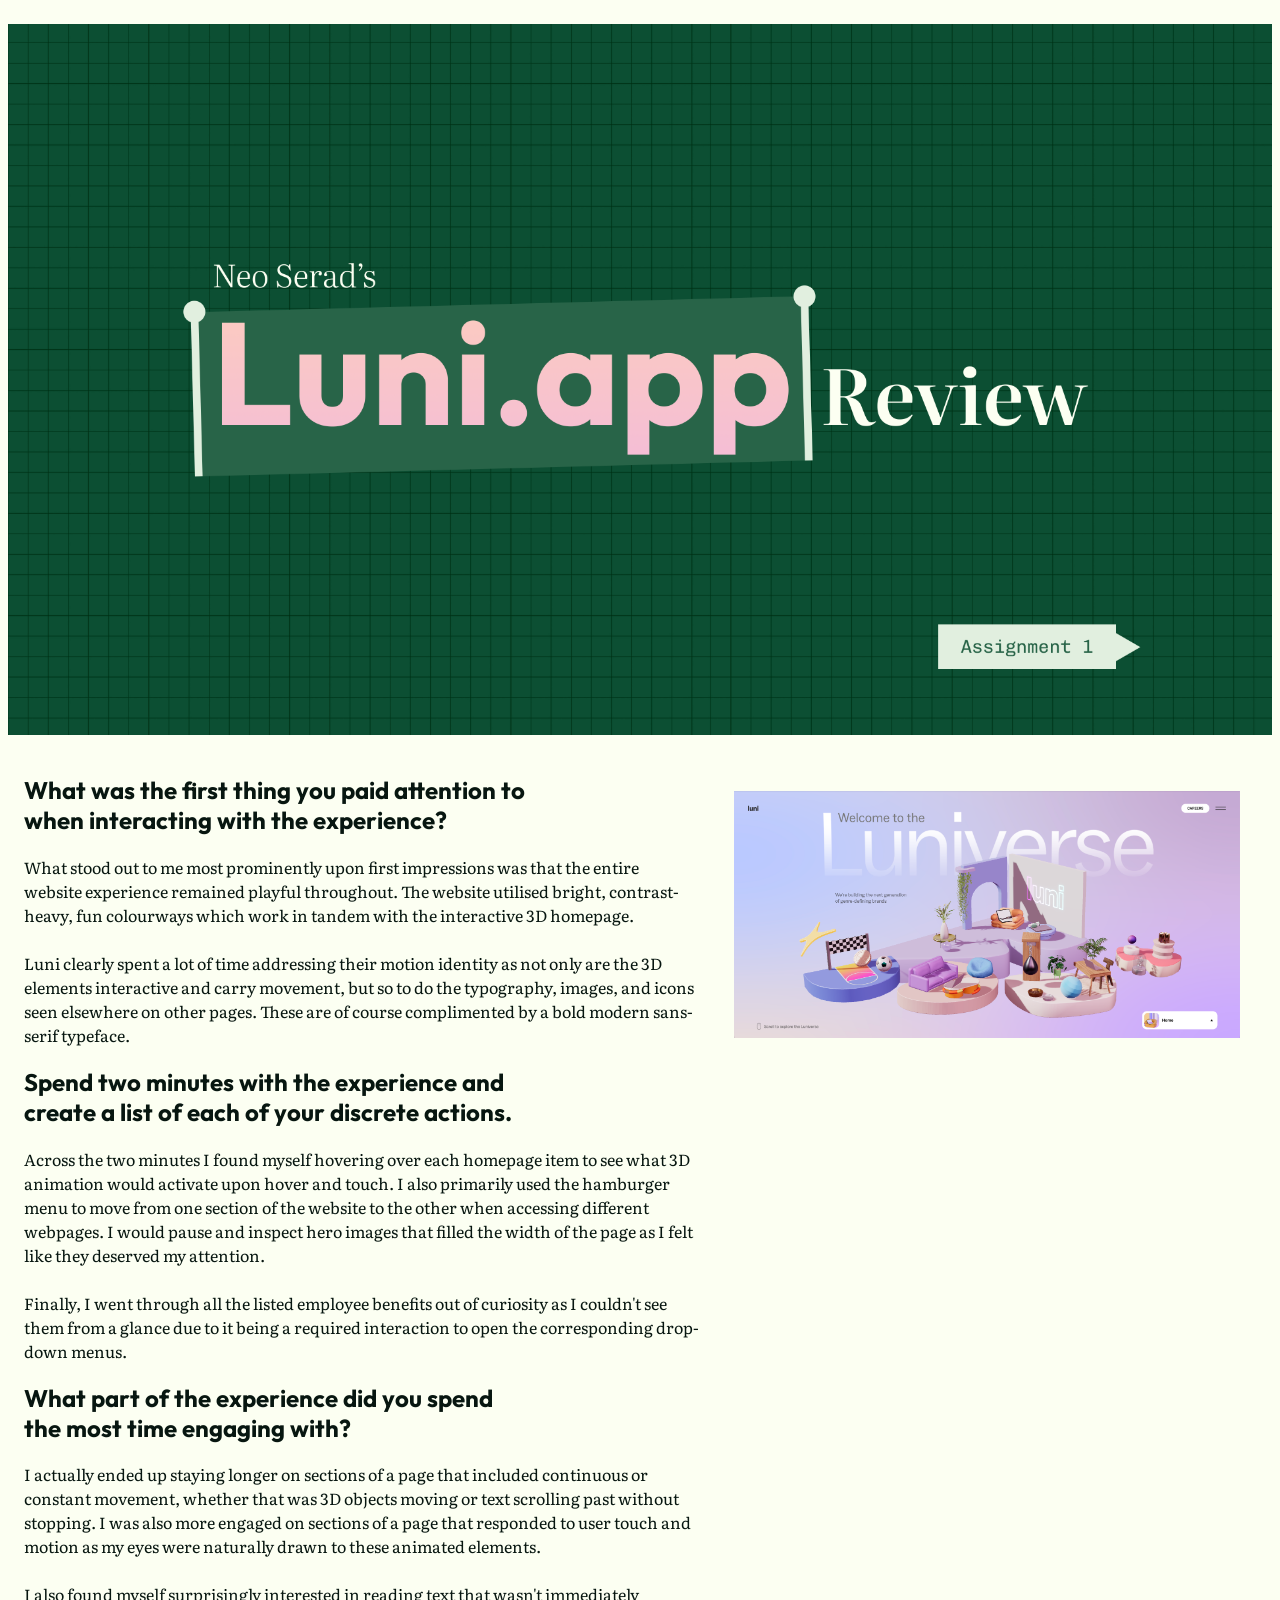
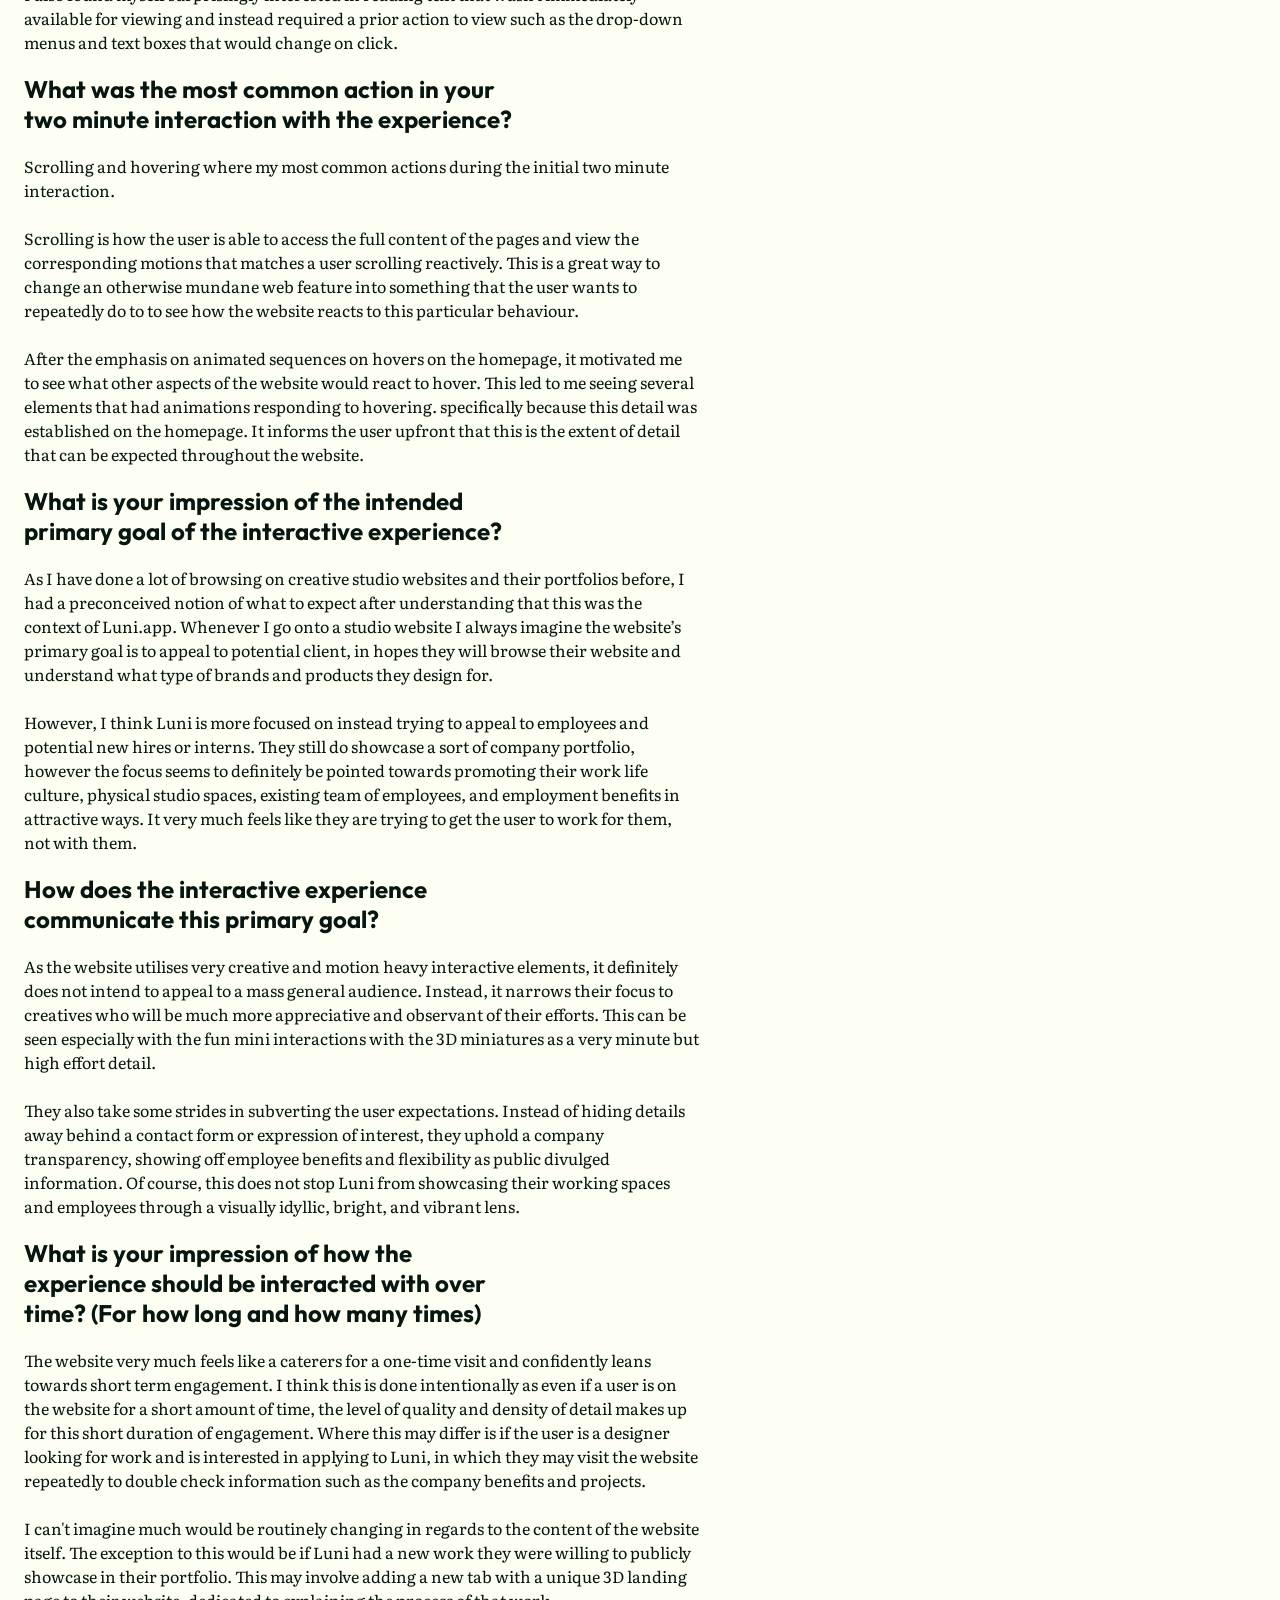
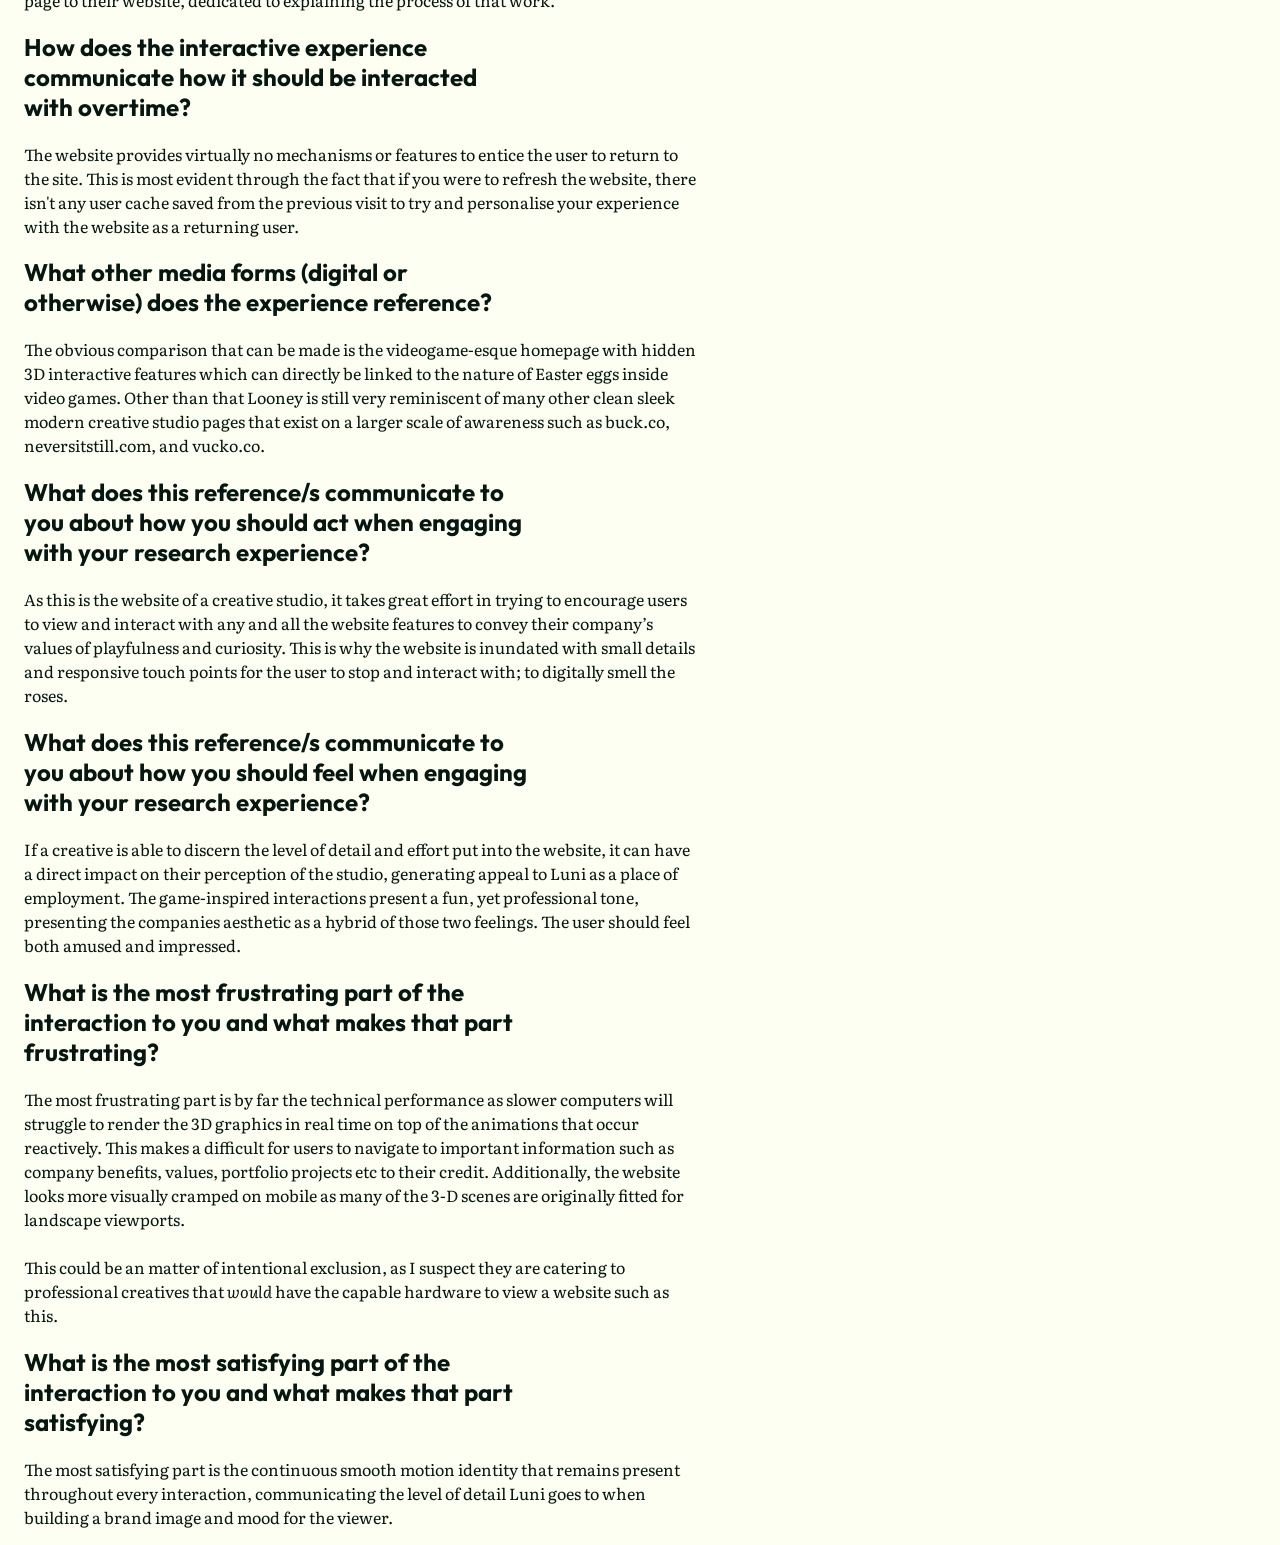
==== index.html @ 0f30b186 "Colour changes and image tests" ====
<!DOCTYPE html>
<html lang="en">
<head>
<!-- All the code I want *not* visualised on the website. This includes my website title that shows in the browser's tab and the link to my CSS file. -->
    <meta charset="UTF-8">
    <meta name="viewport" content="width=device-width, initial-scale=1.0">
    <title>Luni.app Review</title>
    <link href="Styles/style.css" rel="stylesheet" />
<!-- Linking my website to Google Fonts API to import fonts from their servers. -->
    <link rel="preconnect" href="https://fonts.googleapis.com">
    <link rel="preconnect" href="https://fonts.gstatic.com" crossorigin>
    <link href="https://fonts.googleapis.com/css2?family=Literata:ital,opsz,wght@0,7..72,200..900;1,7..72,200..900&display=swap" rel="stylesheet">
    <link rel="preconnect" href="https://fonts.googleapis.com">
    <link rel="preconnect" href="https://fonts.gstatic.com" crossorigin>
    <link href="https://fonts.googleapis.com/css2?family=Outfit:wght@100..900&display=swap" rel="stylesheet">
</head>
<body>
<!-- I'll try to indent all the element attributes to visually clear the code up. -->
    <img 
        src="images/index_landing_page.png" 
        alt="A header artwork titled 'Neo Serad's Luni.app Review (Assignment 1)" 
        width="100%"
        height="auto"
    >
<!-- Paragraphs are indented further than heading elements because it's really difficult to discern what sentences belong to which elements if there's no indentation. Just makes it look like pure blocks of text. -->
 <!-- Used divs to ID each question into unique sections to declutter the code and to easily add different images to each question. -->
 <div id="Q1">
    <img src="images/luni_homescreen.png"
            width="40%"
            style="float: right;">
    <h2>What was the first thing you paid attention to when interacting with the experience?</h2>
        <p>What stood out to me most prominently upon first impressions was that the entire website experience remained playful throughout. The website utilised bright, contrast-heavy, fun colourways which work in tandem with the interactive 3D homepage. 
        <br><br> 
        Luni clearly spent a lot of time addressing their motion identity as not only are the 3D elements interactive and carry movement, but so to do the typography, images, and icons seen elsewhere  on other pages. These are of course complimented by a bold modern sans-serif typeface.</p>
</div>
<div id="Q2">
    <h2>Spend two minutes with the experience and create a list of each of your discrete actions.</h2>
        <p>Across the two minutes I found myself hovering over each homepage item to see what 3D animation would activate upon hover and touch. I also primarily used the hamburger menu to move from one section of the website to the other when accessing different webpages. I would pause and inspect hero images that filled the width of the page as I felt like they deserved my attention. 
        <br><br> 
        Finally, I went through all the listed employee benefits out of curiosity as I couldn't see them from a glance due to it being a required interaction to open the corresponding drop-down menus.</p>
</div>
<div id="Q3">
    <h2>What part of the experience did you spend the most time engaging with?</h2>
        <p>I actually ended up staying longer on sections of a page that included continuous or constant movement, whether that was 3D objects moving or text scrolling past without stopping. I was also more engaged on sections of a page that responded to user touch and motion as my eyes were naturally drawn to these animated elements. 
        <br><br> 
        I also found myself surprisingly interested in reading text that wasn't immediately available for viewing and instead required a prior action to view such as the drop-down menus and text boxes that would change on click.</p>
</div>
<div id="Q4">
    <h2>What was the most common action in your two minute interaction with the experience?</h2>
        <p>Scrolling and hovering where my most common actions during the initial two minute interaction. 
        <br><br>
        Scrolling is how the user is able to access the full content of the pages and view the corresponding motions that matches a user scrolling reactively. This is a great way to change an otherwise mundane web feature into something that the user wants to repeatedly do to to see how the website reacts to this particular behaviour. 
        <br><br>
        After the emphasis on animated sequences on hovers on the homepage, it motivated me to see what other aspects of the website would react to hover. This led to me seeing several elements that had animations responding to hovering. specifically because this detail was established on the homepage. It informs the user upfront that this is the extent of detail that can be expected throughout the website.</p>
</div>
<div id="Q5">
    <h2>What is your impression of the intended primary goal of the interactive experience?</h2>
        <p>As I have done a lot of browsing on creative studio websites and their portfolios before, I had a preconceived notion of what to expect after understanding that this was the context of Luni.app. Whenever I go onto a studio website I always imagine the website’s primary goal is to appeal to potential client, in hopes they will browse their website and understand what type of brands and products they design for. <br><br> 
        However, I think Luni is more focused on instead trying to appeal to employees and potential new hires or interns. They still do showcase a sort of company portfolio, however the focus seems to definitely be pointed towards promoting their work life culture, physical studio spaces, existing team of employees, and employment benefits in attractive ways. It very much feels like they are trying to get the user to work for them, not with them.</p>
</div>
<div id="Q6">
    <h2>How does the interactive experience communicate this primary goal?</h2>
        <p>As the website utilises very creative and motion heavy interactive elements, it definitely does not intend to appeal to a mass general audience. Instead, it narrows their focus to creatives who will be much more appreciative and observant of their efforts. This can be seen especially with the fun mini interactions with the 3D miniatures as a very minute but high effort detail. 
        <br><br>
        They also take some strides in subverting the user expectations. Instead of hiding details away behind a contact form or expression of interest, they uphold a company transparency, showing off employee benefits and flexibility as public divulged information. Of course, this does not stop Luni from showcasing their working spaces and employees through a visually idyllic, bright, and vibrant lens.</p>
</div>
<div id="Q7">
    <h2>What is your impression of how the experience should be interacted with over time? (For how long and how many times)</h2>
        <p>The website very much feels like a caterers for a one-time visit and confidently leans towards short term engagement. I think this is done intentionally as even if a user is on the website for a short amount of time, the level of quality and density of detail makes up for this short duration of engagement. Where this may differ is if the user is a designer looking for work and is interested in applying to Luni, in which they may visit the website repeatedly to double check information such as the company benefits and projects. 
        <br><br>
        I can't imagine much would be routinely changing in regards to the content of the website itself. The exception to this would be if Luni had a new work they were willing to publicly showcase in their portfolio. This may involve adding a new tab with a unique 3D landing page to their website, dedicated to explaining the process of that work.</p>
</div>
<div id="Q8">
    <h2>How does the interactive experience communicate how it should be interacted with overtime?</h2>
        <p>The website provides virtually no mechanisms or features to entice the user to return to the site. This is most evident through the fact that if you were to refresh the website, there isn't any user cache saved from the previous visit to try and personalise your experience with the website as a returning user.</p>
</div>
<div id="Q9">
    <h2>What other media forms (digital or otherwise) does the experience reference?</h2>
        <p>The obvious comparison that can be made is the videogame-esque homepage with hidden 3D interactive features which can directly be linked to the nature of Easter eggs inside video games. Other than that Looney is still very reminiscent of many other clean sleek modern creative studio pages that exist on a larger scale of awareness such as buck.co, neversitstill.com, and vucko.co.</p>
</div>
<div id="Q10">
    <h2>What does this reference/s communicate to you about how you should act when engaging with your research experience?</h2>
        <p>As this is the website of a creative studio, it takes great effort in trying to encourage users to view and interact with any and all the website features to convey their company’s values of playfulness and curiosity. This is why the website is inundated with small details and responsive touch points for the user to stop and interact with; to digitally smell the roses.</p>
</div>
<div id="Q11">
    <h2>What does this reference/s communicate to you about how you should feel when engaging with your research experience?</h2>
        <p>If a creative is able to discern the level of detail and effort put into the website, it can have a direct impact on their perception of the studio, generating appeal to Luni as a place of employment. The game-inspired interactions present a fun, yet professional tone, presenting the companies aesthetic as a hybrid of those two feelings. The user should feel both amused and impressed.</p>
</div>
<div id="Q12">
    <h2>What is the most frustrating part of the interaction to you and what makes that part frustrating?</h2>
        <p>The most frustrating part is by far the technical performance as slower computers will struggle to render the 3D graphics in real time on top of the animations that occur reactively. This makes a difficult for users to navigate to important information such as company benefits, values, portfolio projects etc to their credit. Additionally, the website looks more visually cramped on mobile as many of the 3-D scenes are originally fitted for landscape viewports. 
        <br><br>
        This could be an matter of intentional exclusion, as I suspect they are catering to professional creatives that <i>would</i> have the capable hardware to view a website such as this.</p>
</div>
<div id="Q3">
    <h2>What is the most satisfying part of the interaction to you and what makes that part satisfying?</h2>
        <p>The most satisfying part is the continuous smooth motion identity that remains present throughout every interaction, communicating the level of detail Luni goes to when building a brand image and mood for the viewer.</p>
</div>
</body>
</html>
---- Styles/style.css ----
body {
  background-color: #FCFFF2;
}

body {
  color: #071610;
}

p {
  width: 75ch;
  font-family: 'Literata', serif;
  margin-left: 1rem;
  
}

h2 {
  width: 40%;
  font-family: 'Outfit', sans-serif;
  margin-left: 1rem;
}

img {
  margin-right: 2rem;
  margin-top: 1rem;
  margin-bottom: 1rem;
}
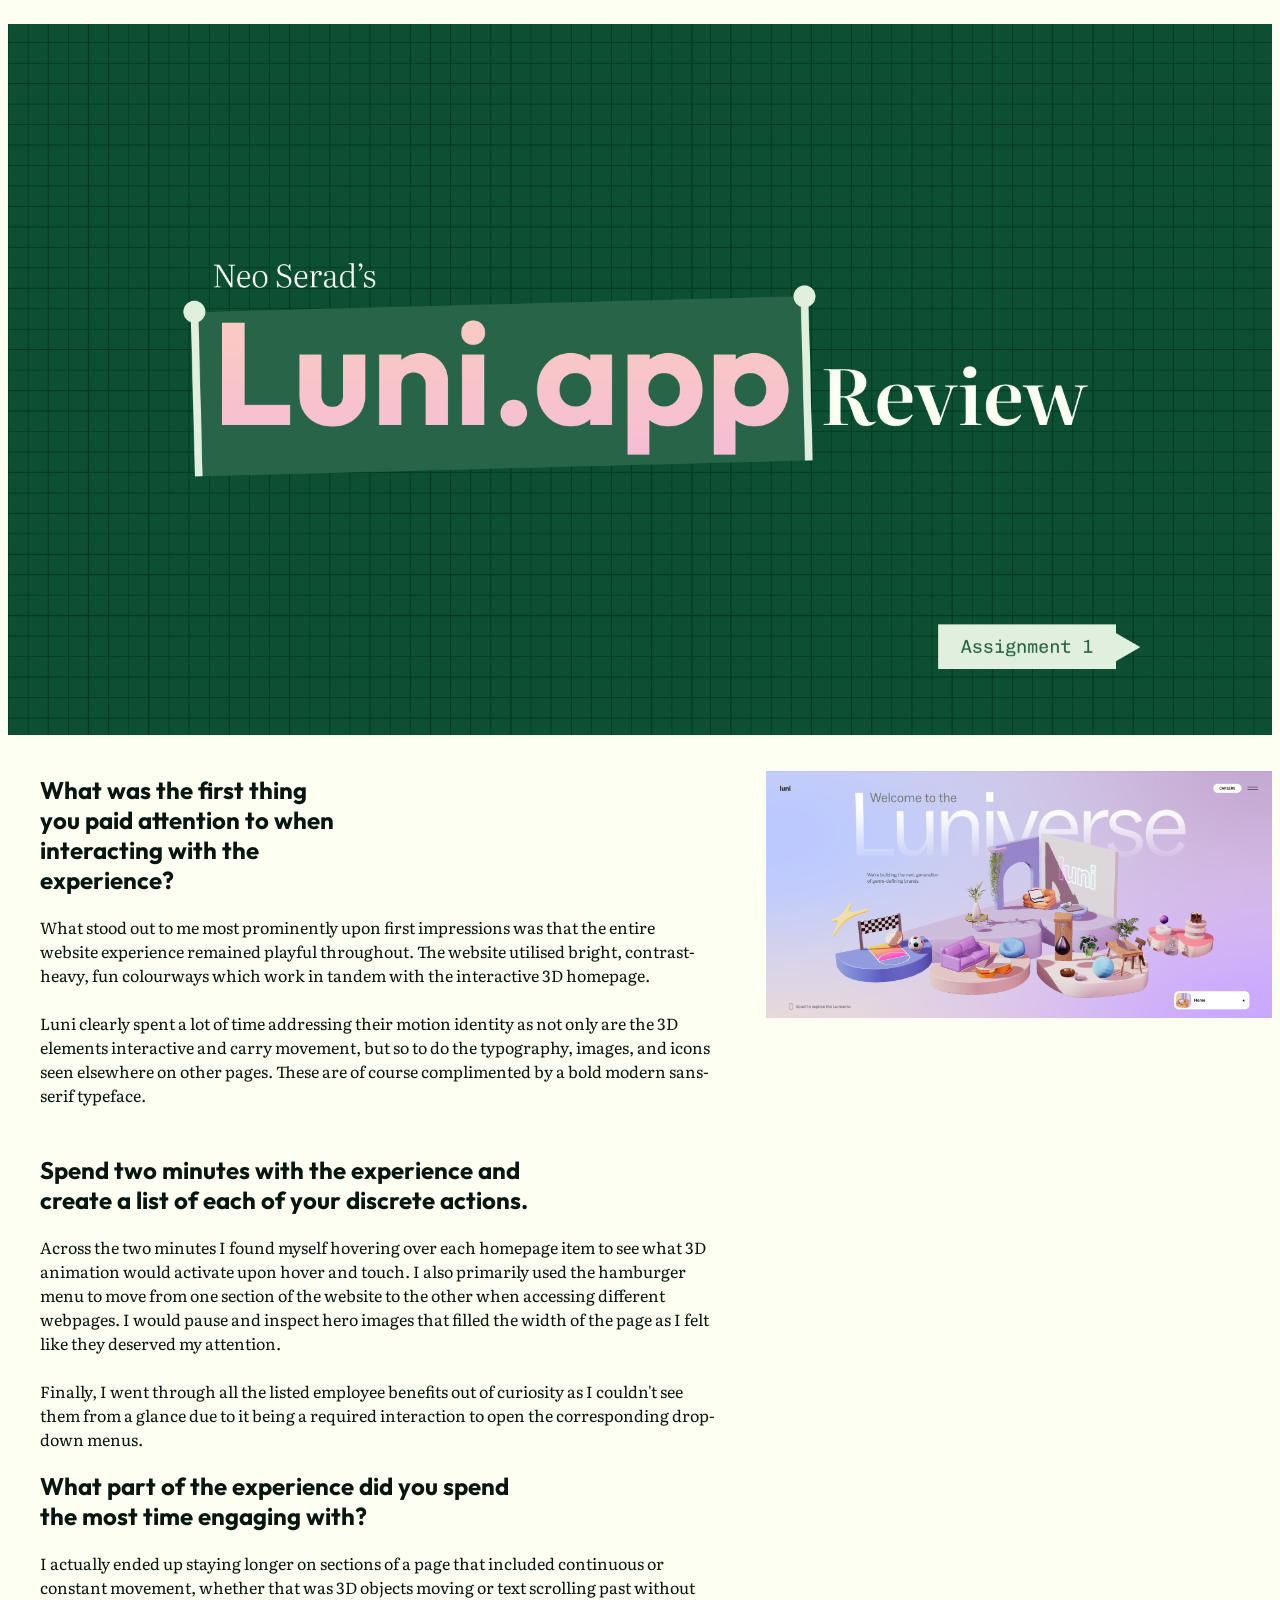
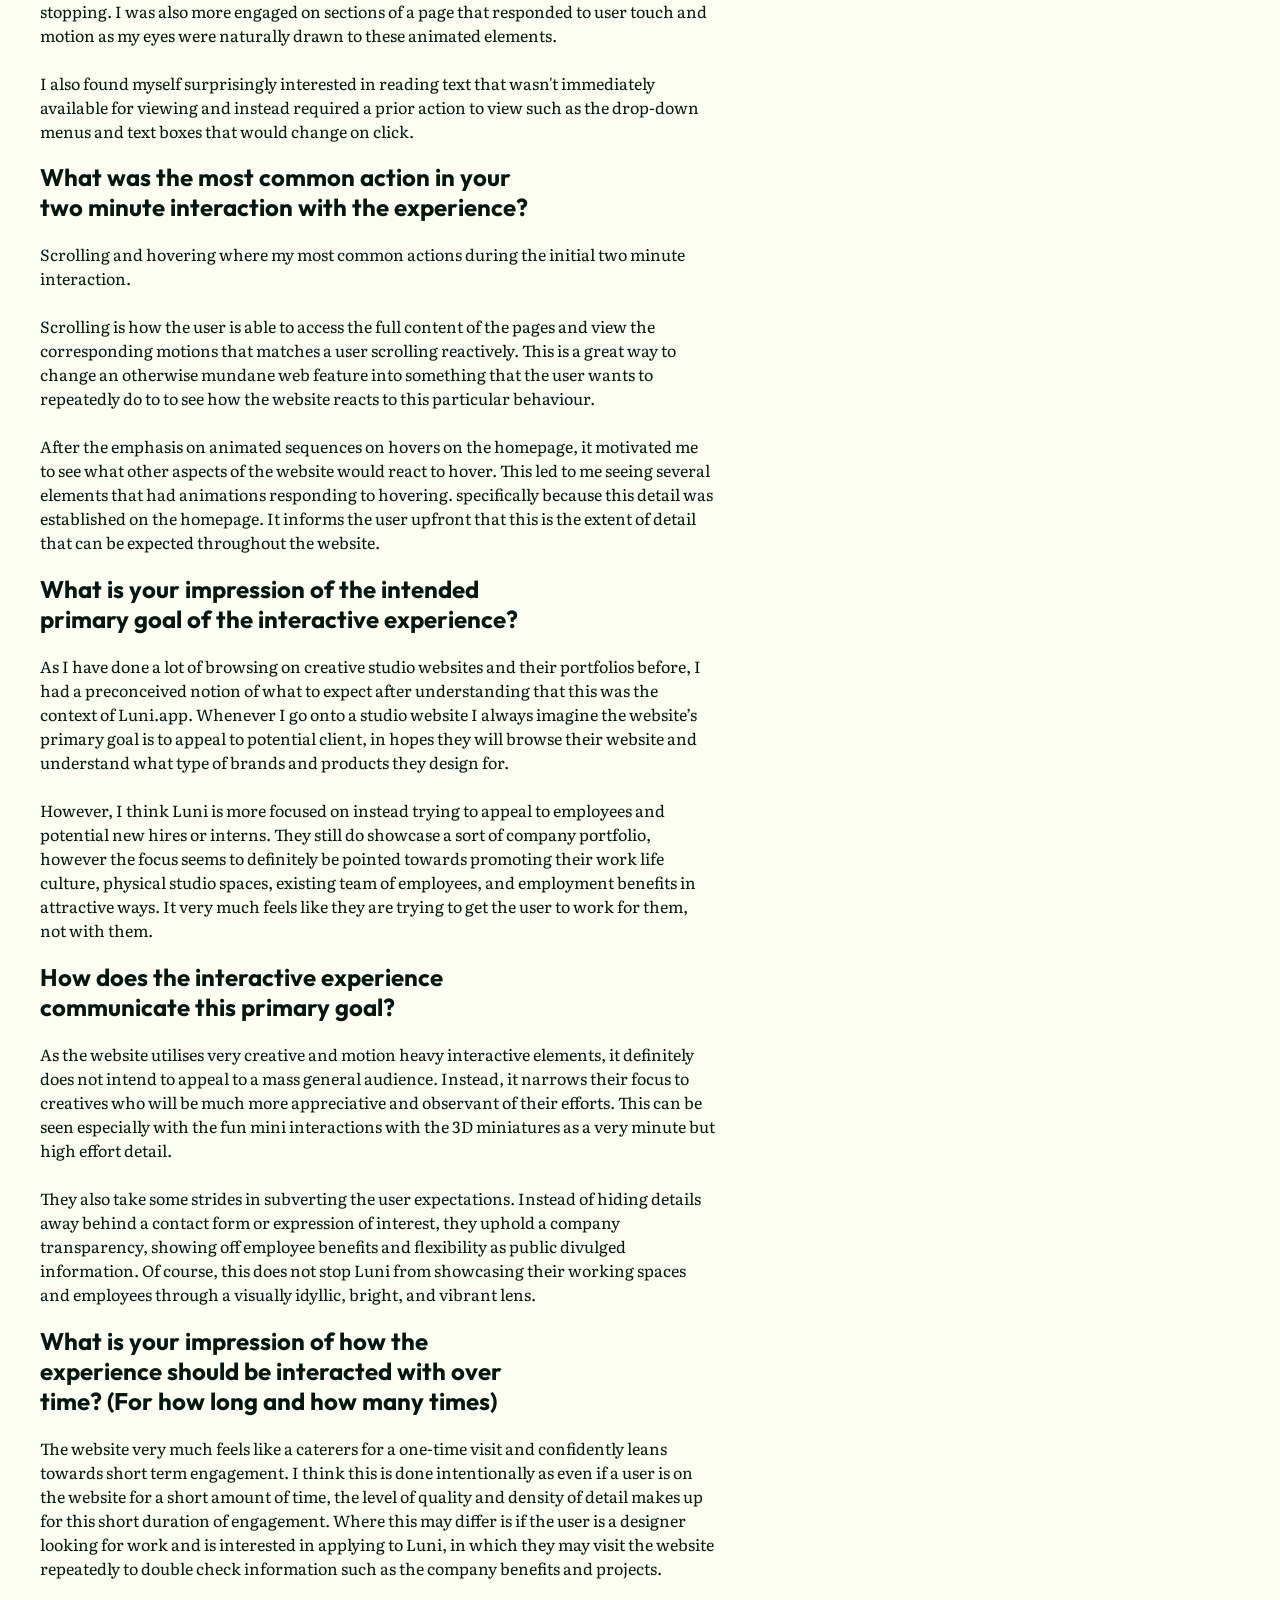
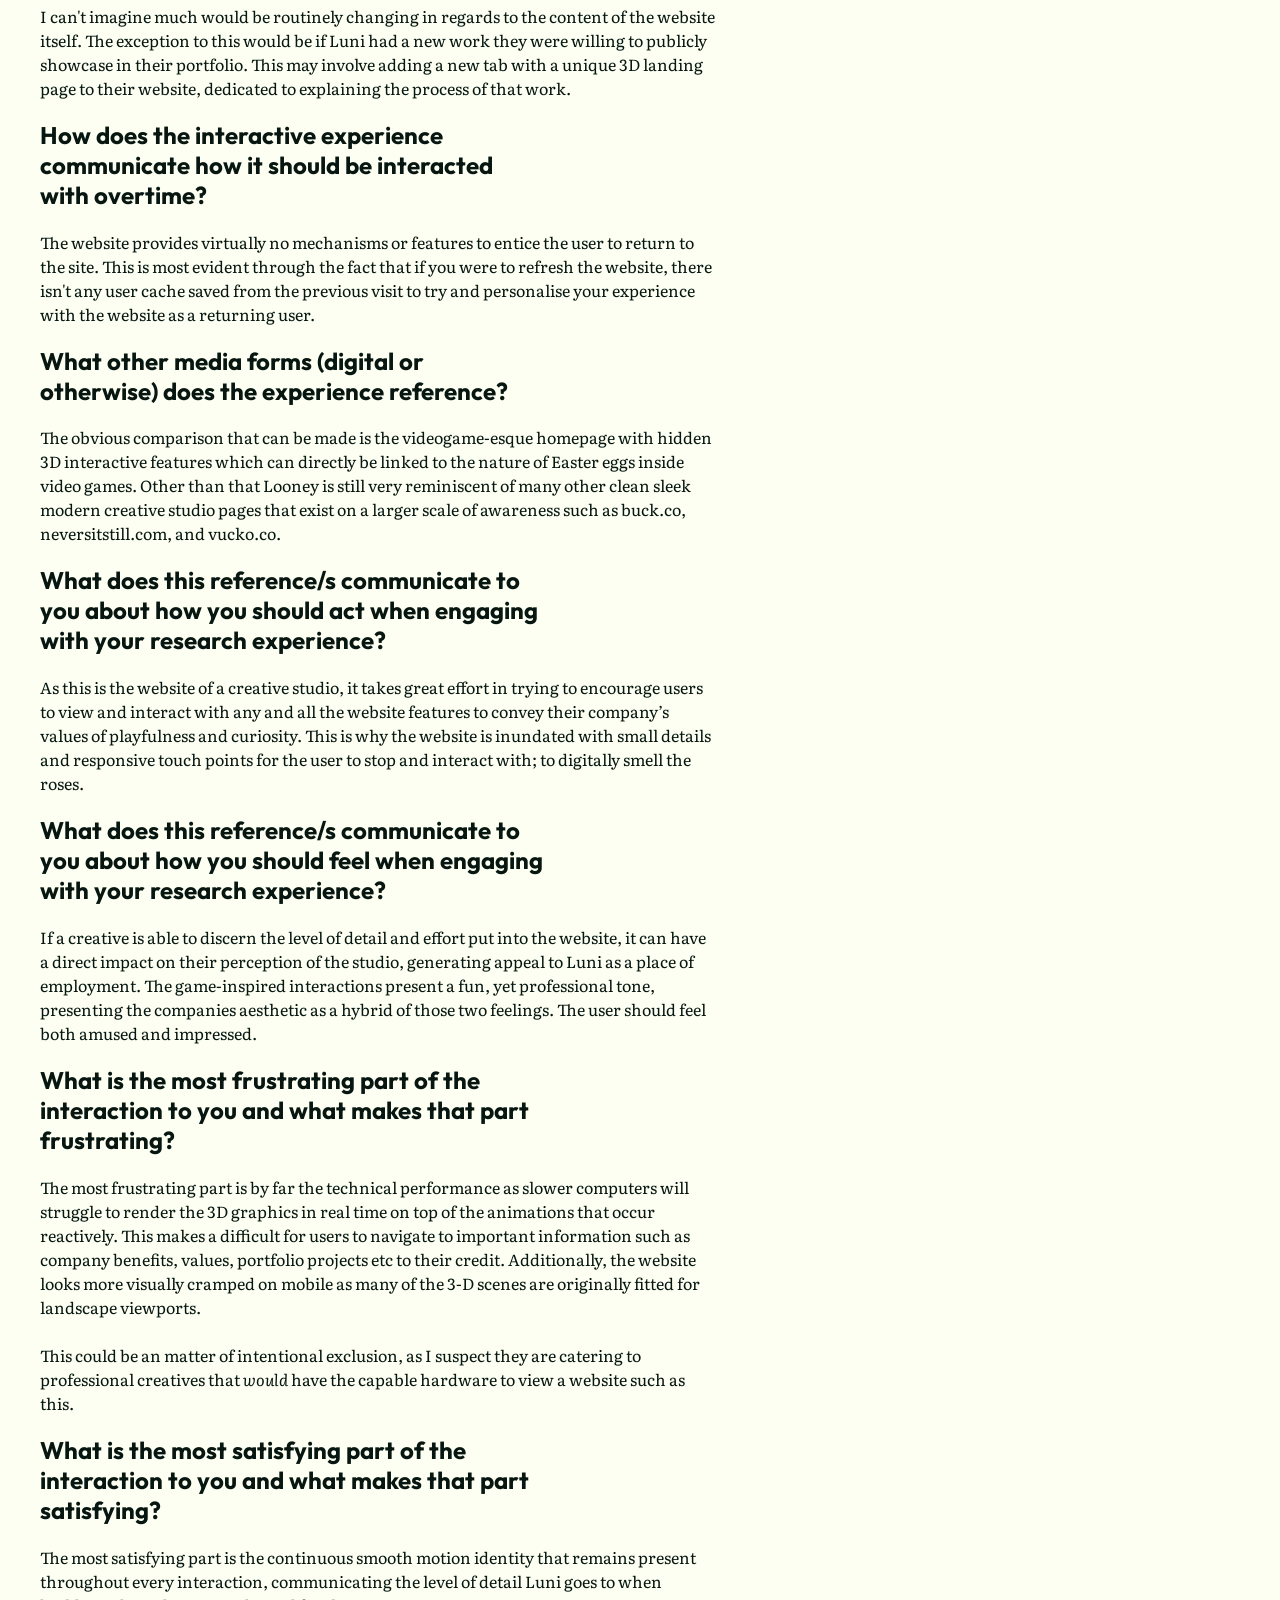
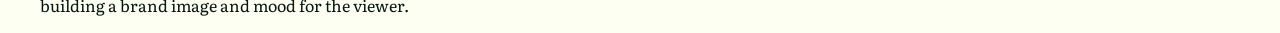
==== commit 20fd7f88: "Fixed float spillover by converting elements into flexboxes." ====
--- a/index.html
+++ b/index.html
@@ -22,17 +22,19 @@
         width="100%"
         height="auto"
     >
-<!-- Paragraphs are indented further than heading elements because it's really difficult to discern what sentences belong to which elements if there's no indentation. Just makes it look like pure blocks of text. -->
- <!-- Used divs to ID each question into unique sections to declutter the code and to easily add different images to each question. -->
- <div id="Q1">
-    <img src="images/luni_homescreen.png"
-            width="40%"
-            style="float: right;">
+ <!-- Used sections and IDs to semantically identify each question into unique sections to declutter the code and to apply flexboxes to each question. -->
+ <section class="content-block" id="Q1">
+    <div class="text">
     <h2>What was the first thing you paid attention to when interacting with the experience?</h2>
         <p>What stood out to me most prominently upon first impressions was that the entire website experience remained playful throughout. The website utilised bright, contrast-heavy, fun colourways which work in tandem with the interactive 3D homepage. 
         <br><br> 
         Luni clearly spent a lot of time addressing their motion identity as not only are the 3D elements interactive and carry movement, but so to do the typography, images, and icons seen elsewhere  on other pages. These are of course complimented by a bold modern sans-serif typeface.</p>
-</div>
+    </div>
+    <div class="images">
+        <img src="images/luni_homescreen.png"
+            alt="Landing page of Luni.app">
+    </div>
+</section>
 <div id="Q2">
     <h2>Spend two minutes with the experience and create a list of each of your discrete actions.</h2>
         <p>Across the two minutes I found myself hovering over each homepage item to see what 3D animation would activate upon hover and touch. I also primarily used the hamburger menu to move from one section of the website to the other when accessing different webpages. I would pause and inspect hero images that filled the width of the page as I felt like they deserved my attention. 
--- a/Styles/style.css
+++ b/Styles/style.css
@@ -6,17 +6,40 @@
   color: #071610;
 }
 
+.content-block {
+  display: flex;
+  align-items: flex-start;
+  margin-bottom: 2rem;
+}
+
+.context-block .text {
+  flex: 1;
+  margin-right: 1.5rem;
+}
+
+.content-block .images {
+  flex: 0 0 40%;
+}
+
+.content-block .images img {
+  display: block;
+  width: 100%;
+  height: auto;
+  margin-bottom: 0.5rem;
+}
+
 p {
   width: 75ch;
   font-family: 'Literata', serif;
-  margin-left: 1rem;
+  margin-left: 2rem;
   
 }
 
 h2 {
   width: 40%;
   font-family: 'Outfit', sans-serif;
-  margin-left: 1rem;
+  margin-left: 2rem;
+  clear: right;
 }
 
 img {
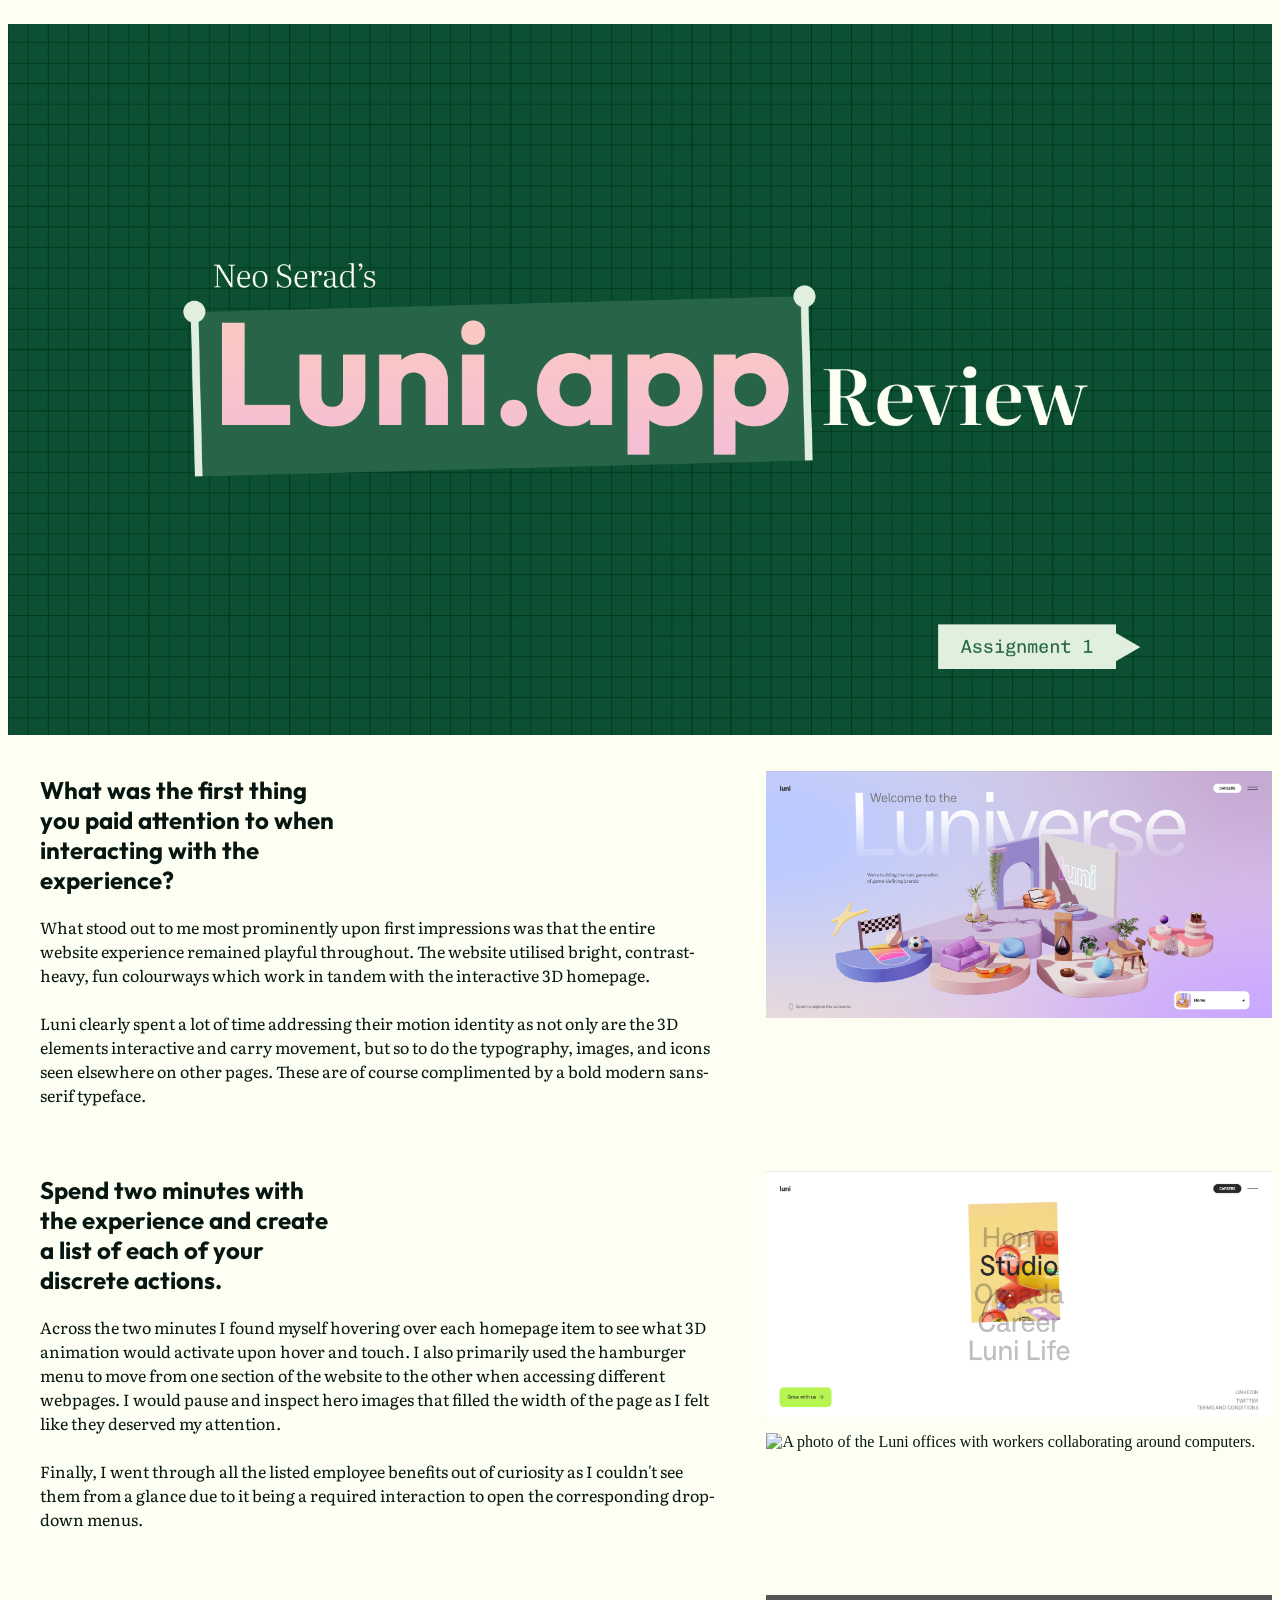
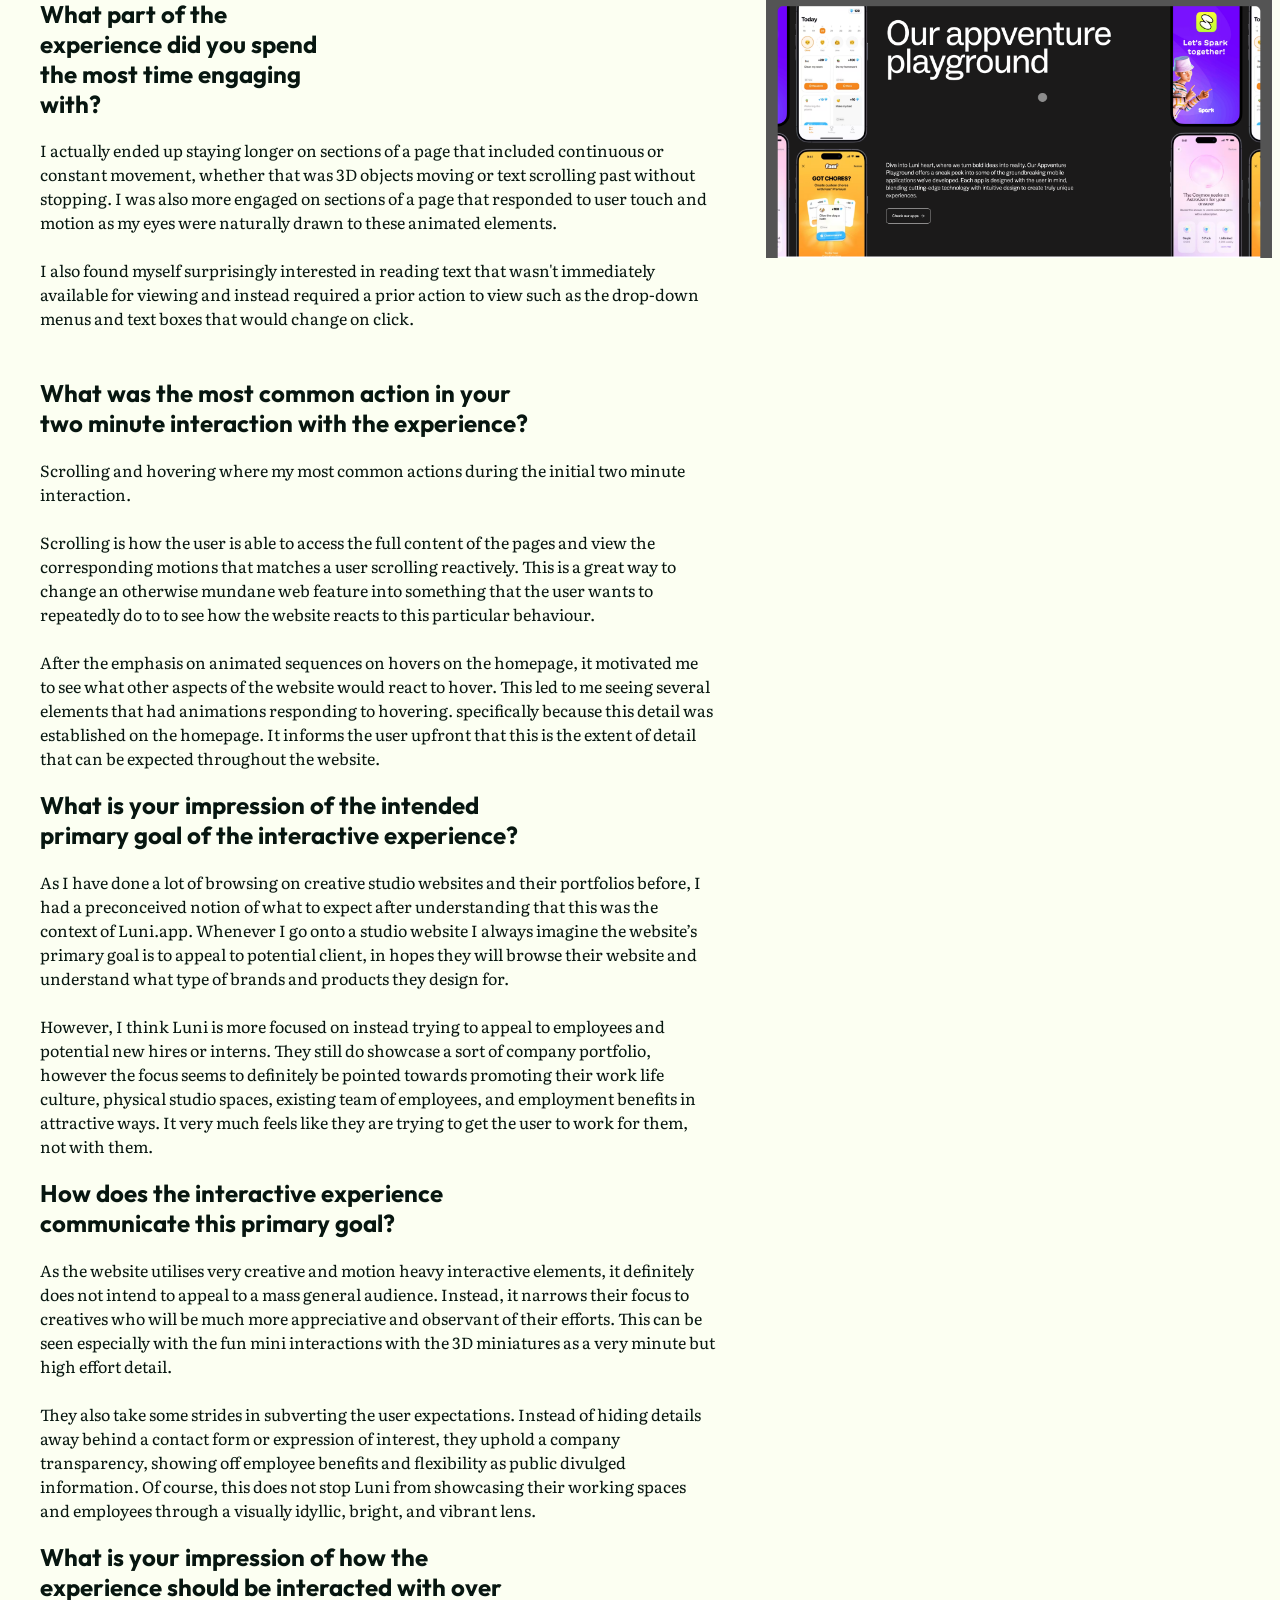
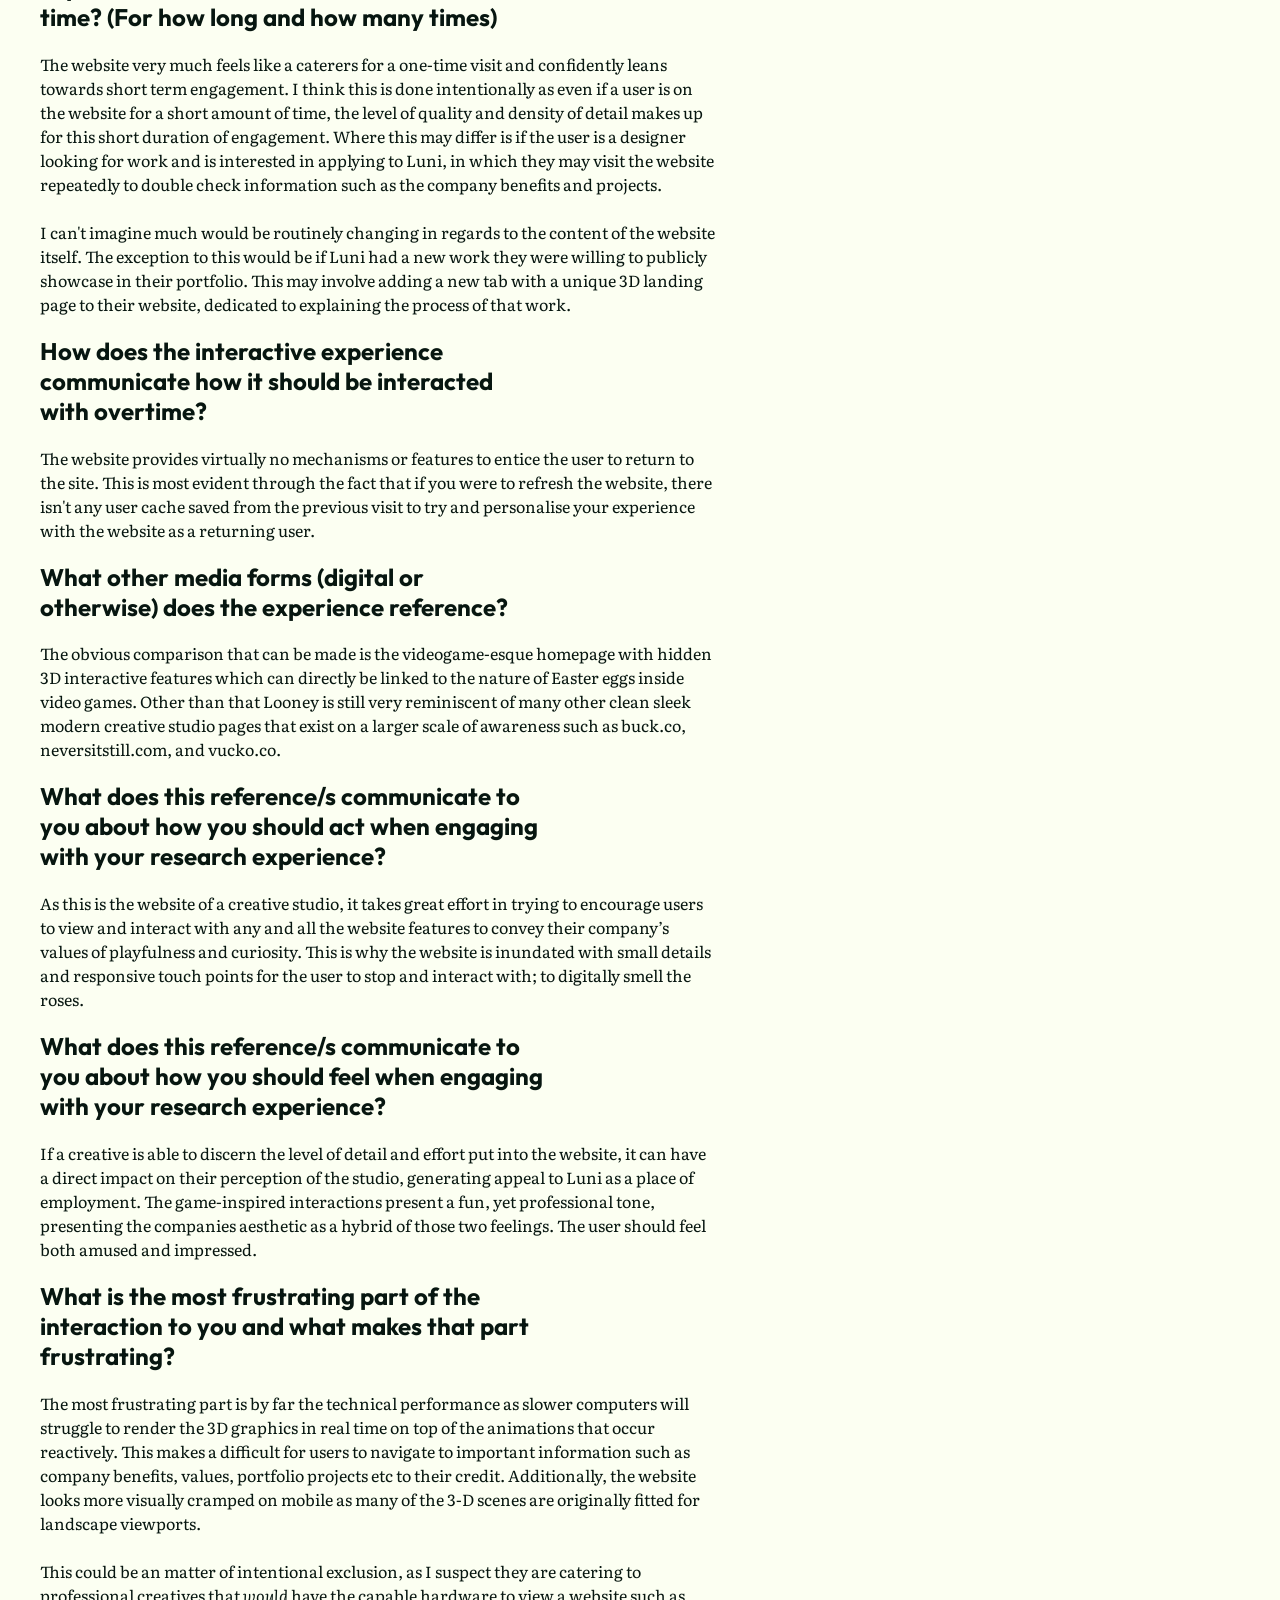
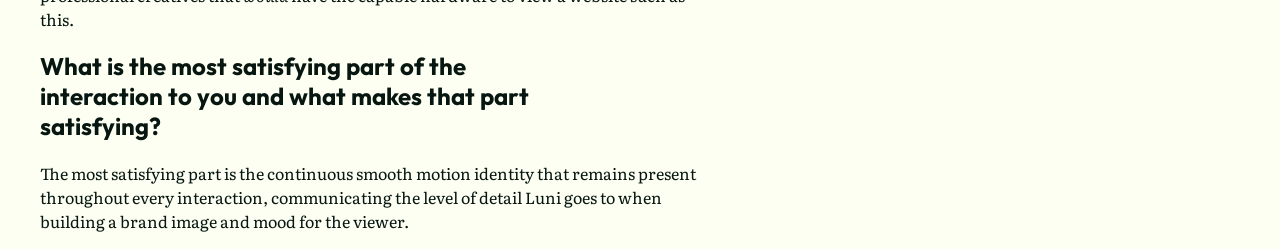
==== commit b26e17d6: "Started to insert images but they're not vertically aligned." ====
--- a/index.html
+++ b/index.html
@@ -32,20 +32,39 @@
     </div>
     <div class="images">
         <img src="images/luni_homescreen.png"
-            alt="Landing page of Luni.app">
+            alt="Landing page of Luni.app"
+        >
     </div>
 </section>
-<div id="Q2">
+<section class="content-block" id="Q2">
+    <div class="text">
     <h2>Spend two minutes with the experience and create a list of each of your discrete actions.</h2>
         <p>Across the two minutes I found myself hovering over each homepage item to see what 3D animation would activate upon hover and touch. I also primarily used the hamburger menu to move from one section of the website to the other when accessing different webpages. I would pause and inspect hero images that filled the width of the page as I felt like they deserved my attention. 
         <br><br> 
         Finally, I went through all the listed employee benefits out of curiosity as I couldn't see them from a glance due to it being a required interaction to open the corresponding drop-down menus.</p>
-</div>
-<div id="Q3">
+    </div>
+    <div class="images">
+        <img src="images/2_1.png"
+            alt="The menu to navigate to different pages on the website."
+        >
+        <img src="images/2_2.png"
+            alt="A photo of the Luni offices with workers collaborating around computers."
+        >
+    </div>
+</section>
+<section class="content-block" id="Q3">
+    <div class="text">
     <h2>What part of the experience did you spend the most time engaging with?</h2>
         <p>I actually ended up staying longer on sections of a page that included continuous or constant movement, whether that was 3D objects moving or text scrolling past without stopping. I was also more engaged on sections of a page that responded to user touch and motion as my eyes were naturally drawn to these animated elements. 
         <br><br> 
         I also found myself surprisingly interested in reading text that wasn't immediately available for viewing and instead required a prior action to view such as the drop-down menus and text boxes that would change on click.</p>
+    </div>
+    <div class="images">
+        <img src="images/3_1.png"
+            alt="An image of various frames from Luni's App Store UIs."
+        >
+    </div>
+</section>
 </div>
 <div id="Q4">
     <h2>What was the most common action in your two minute interaction with the experience?</h2>
--- a/Styles/style.css
+++ b/Styles/style.css
@@ -12,11 +12,6 @@
   margin-bottom: 2rem;
 }
 
-.context-block .text {
-  flex: 1;
-  margin-right: 1.5rem;
-}
-
 .content-block .images {
   flex: 0 0 40%;
 }
@@ -26,6 +21,17 @@
   width: 100%;
   height: auto;
   margin-bottom: 0.5rem;
+}
+
+img {
+  margin-right: 1rem;
+  margin-top: 1rem;
+  margin-bottom: 1rem;
+}
+
+.context-block .text {
+  flex: 1;
+  margin-right: 1.5rem;
 }
 
 p {
@@ -42,9 +48,3 @@
   clear: right;
 }
 
-img {
-  margin-right: 2rem;
-  margin-top: 1rem;
-  margin-bottom: 1rem;
-}
-
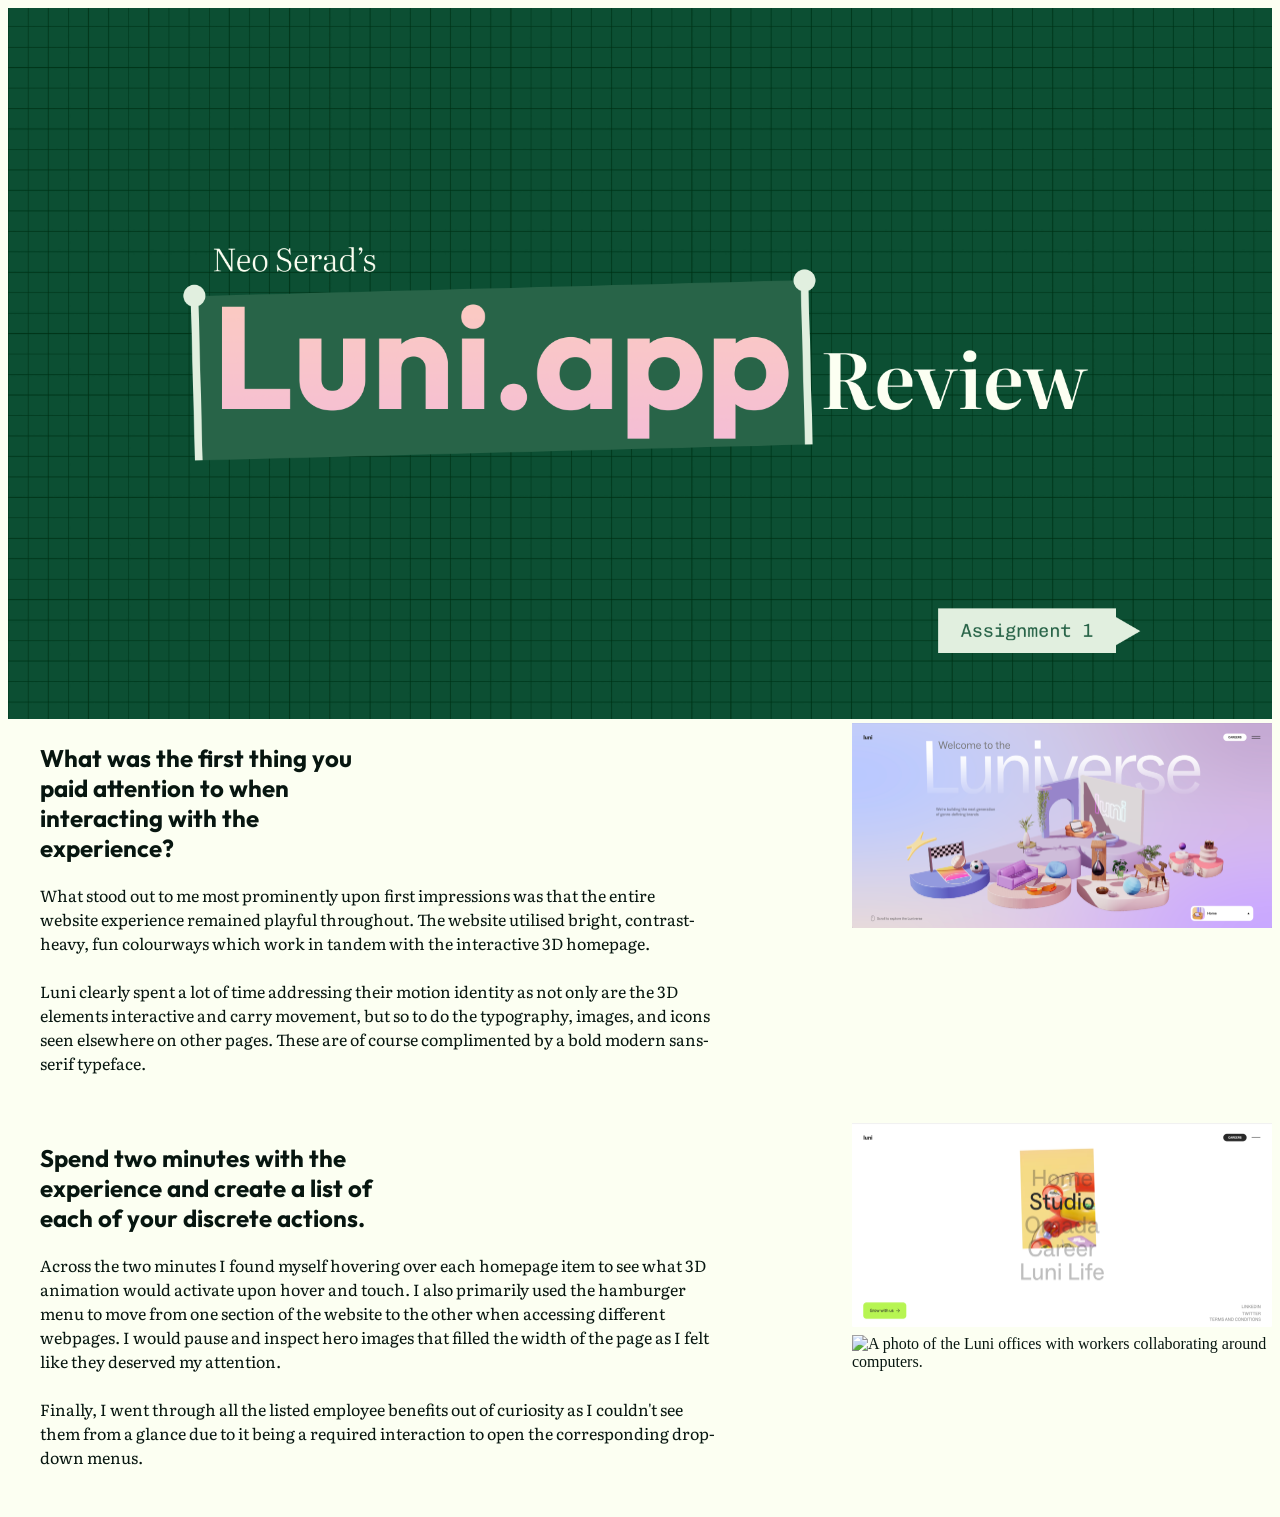
==== commit 31f16cbf: "Alignment Hotfix #3" ====
--- a/index.html
+++ b/index.html
@@ -16,12 +16,14 @@
 </head>
 <body>
 <!-- I'll try to indent all the element attributes to visually clear the code up. -->
+ <section class="Header">
     <img 
         src="images/index_landing_page.png" 
         alt="A header artwork titled 'Neo Serad's Luni.app Review (Assignment 1)" 
         width="100%"
         height="auto"
     >
+</section>
  <!-- Used sections and IDs to semantically identify each question into unique sections to declutter the code and to apply flexboxes to each question. -->
  <section class="content-block" id="Q1">
     <div class="text">
@@ -36,7 +38,25 @@
         >
     </div>
 </section>
+
 <section class="content-block" id="Q2">
+    <div class="text">
+   <h2>Spend two minutes with the experience and create a list of each of your discrete actions.</h2>
+        <p>Across the two minutes I found myself hovering over each homepage item to see what 3D animation would activate upon hover and touch. I also primarily used the hamburger menu to move from one section of the website to the other when accessing different webpages. I would pause and inspect hero images that filled the width of the page as I felt like they deserved my attention. 
+        <br><br> 
+        Finally, I went through all the listed employee benefits out of curiosity as I couldn't see them from a glance due to it being a required interaction to open the corresponding drop-down menus.</p>
+    </div>
+    <div class="images">
+        <img src="images/2_1.png"
+            alt="The menu to navigate to different pages on the website."
+        >
+        <img src="images/2_2.png"
+            alt="A photo of the Luni offices with workers collaborating around computers."
+        >
+    </div>
+</section>
+
+<!-- <section class="content-block" id="Q2">
     <div class="text">
     <h2>Spend two minutes with the experience and create a list of each of your discrete actions.</h2>
         <p>Across the two minutes I found myself hovering over each homepage item to see what 3D animation would activate upon hover and touch. I also primarily used the hamburger menu to move from one section of the website to the other when accessing different webpages. I would pause and inspect hero images that filled the width of the page as I felt like they deserved my attention. 
@@ -118,4 +138,4 @@
         <p>The most satisfying part is the continuous smooth motion identity that remains present throughout every interaction, communicating the level of detail Luni goes to when building a brand image and mood for the viewer.</p>
 </div>
 </body>
-</html>+</html> -->
--- a/Styles/style.css
+++ b/Styles/style.css
@@ -13,21 +13,24 @@
 }
 
 .content-block .images {
-  flex: 0 0 40%;
+  display: flex;
+  flex-direction: column;
+  gap: 0.5rem;
 }
 
 .content-block .images img {
   display: block;
-  width: 100%;
+  width: 420px;
   height: auto;
-  margin-bottom: 0.5rem;
+  /* margin-bottom: 0.5rem; */
+  float: none;
 }
 
-img {
+/* img {
   margin-right: 1rem;
   margin-top: 1rem;
   margin-bottom: 1rem;
-}
+} */
 
 .context-block .text {
   flex: 1;
@@ -45,6 +48,6 @@
   width: 40%;
   font-family: 'Outfit', sans-serif;
   margin-left: 2rem;
-  clear: right;
+  /* clear: right; */
 }
 
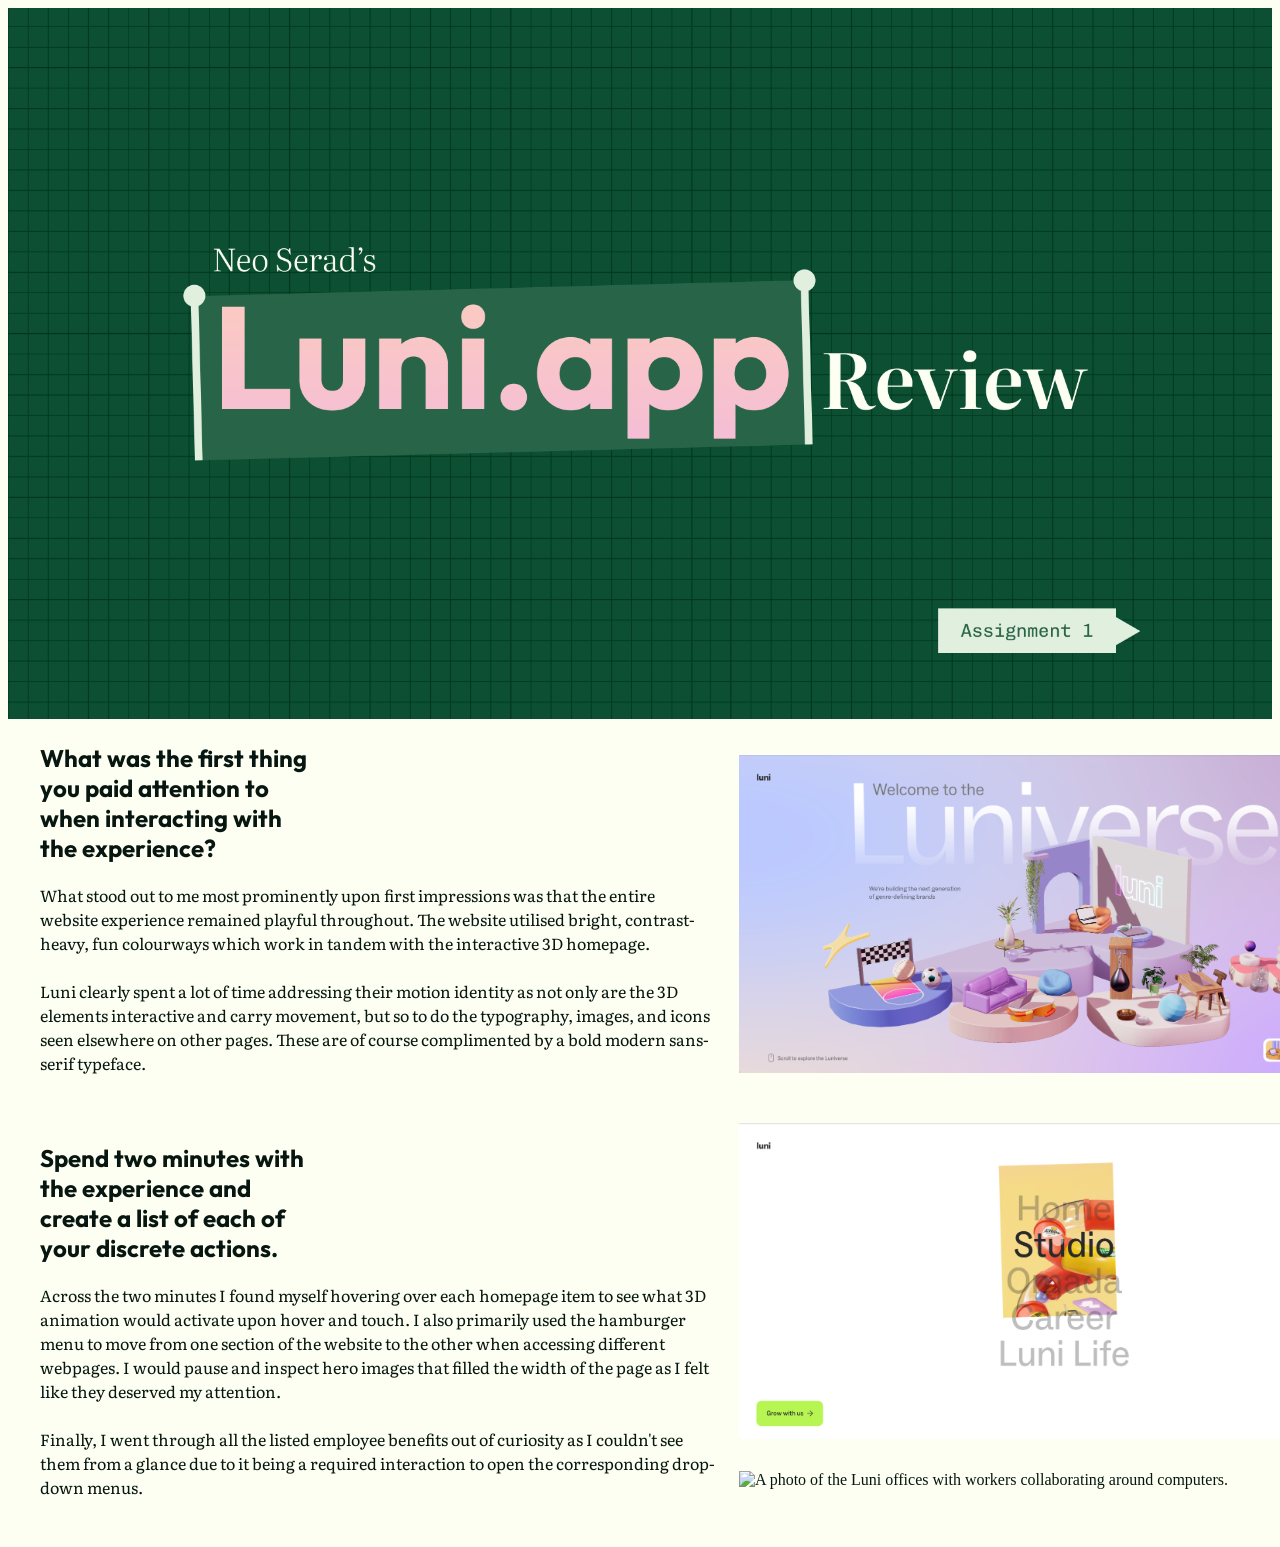
==== commit 17c34888: "Alignment Fix! It was a 'content' vs 'context' typo the whole time." ====
--- a/index.html
+++ b/index.html
@@ -35,6 +35,7 @@
     <div class="images">
         <img src="images/luni_homescreen.png"
             alt="Landing page of Luni.app"
+            style="margin-top: 2rem"
         >
     </div>
 </section>
--- a/Styles/style.css
+++ b/Styles/style.css
@@ -9,18 +9,21 @@
 .content-block {
   display: flex;
   align-items: flex-start;
+  justify-content: flex-start;
   margin-bottom: 2rem;
 }
 
 .content-block .images {
   display: flex;
   flex-direction: column;
-  gap: 0.5rem;
+  gap: 2rem;
+  text-align: left;
+  margin-right: 7rem
 }
 
 .content-block .images img {
   display: block;
-  width: 420px;
+  width: 650px;
   height: auto;
   /* margin-bottom: 0.5rem; */
   float: none;
@@ -32,9 +35,10 @@
   margin-bottom: 1rem;
 } */
 
-.context-block .text {
+.content-block .text {
   flex: 1;
   margin-right: 1.5rem;
+  text-align: left;
 }
 
 p {
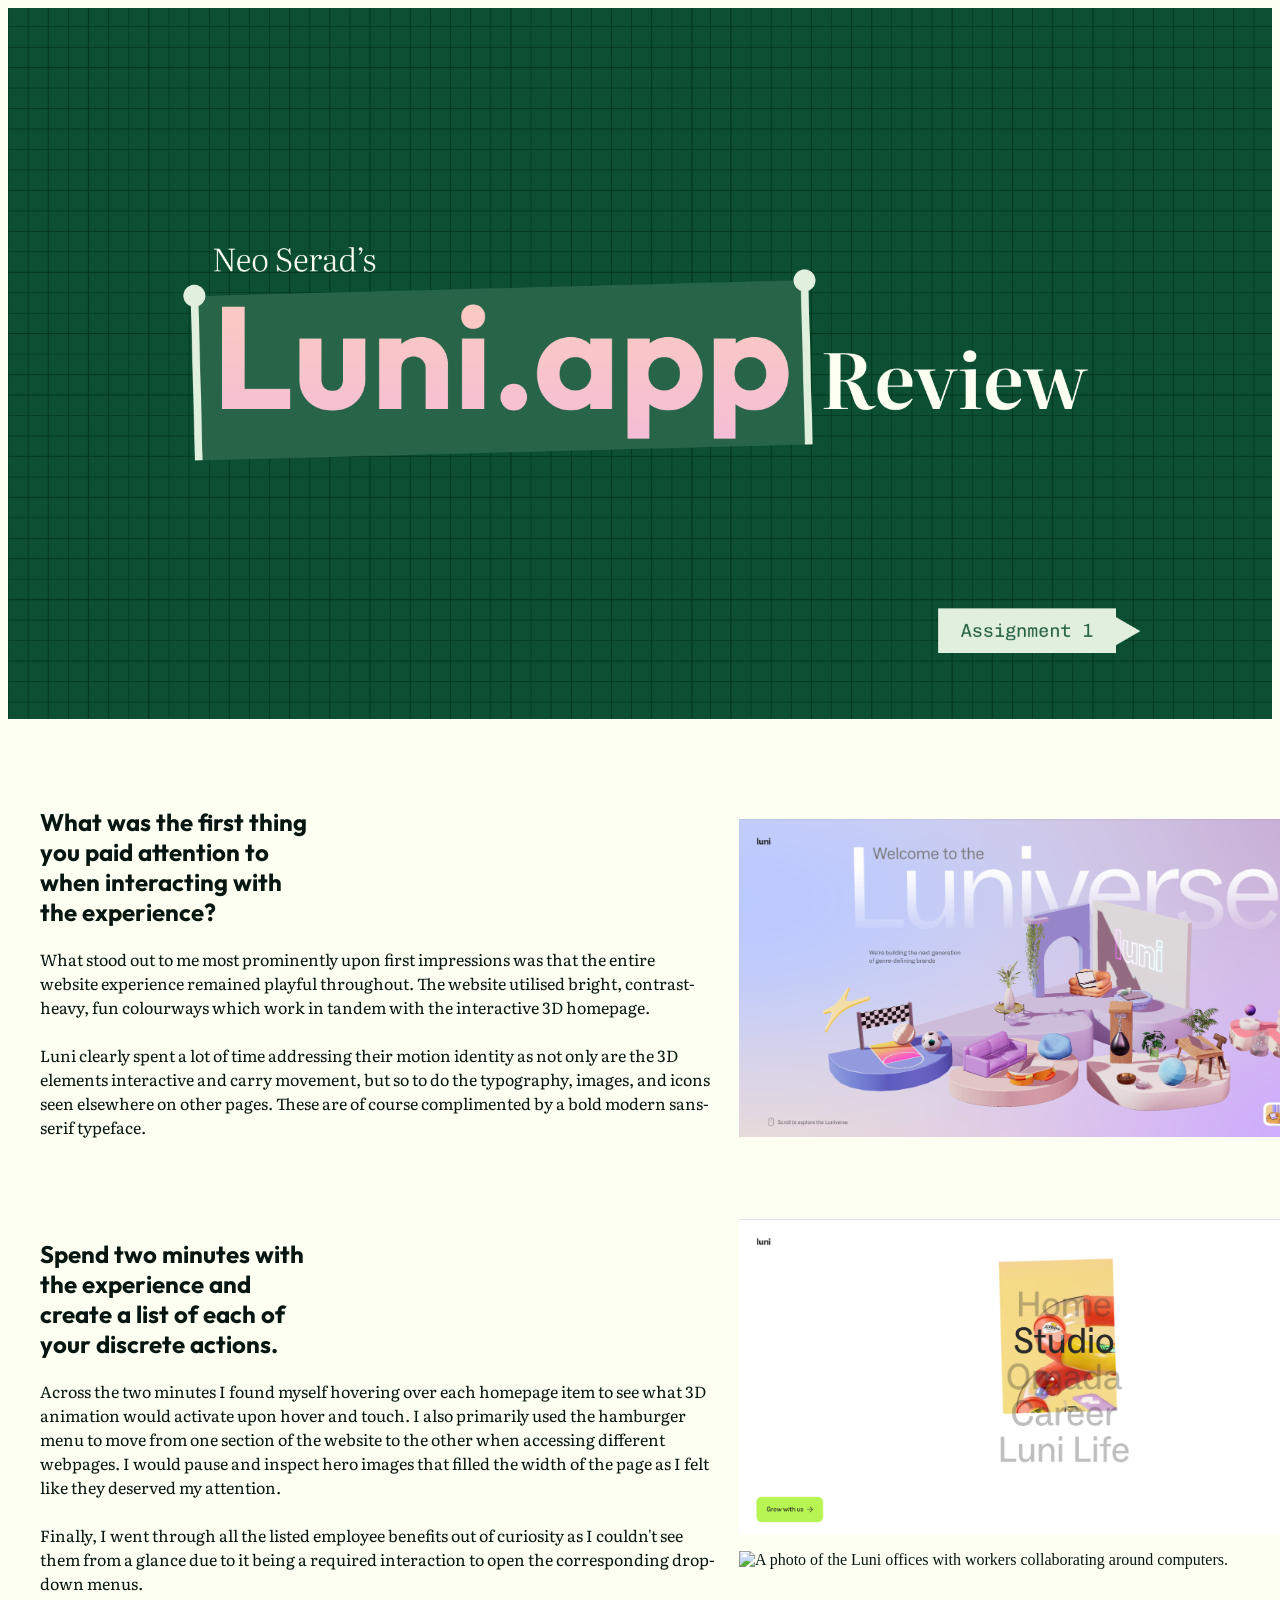
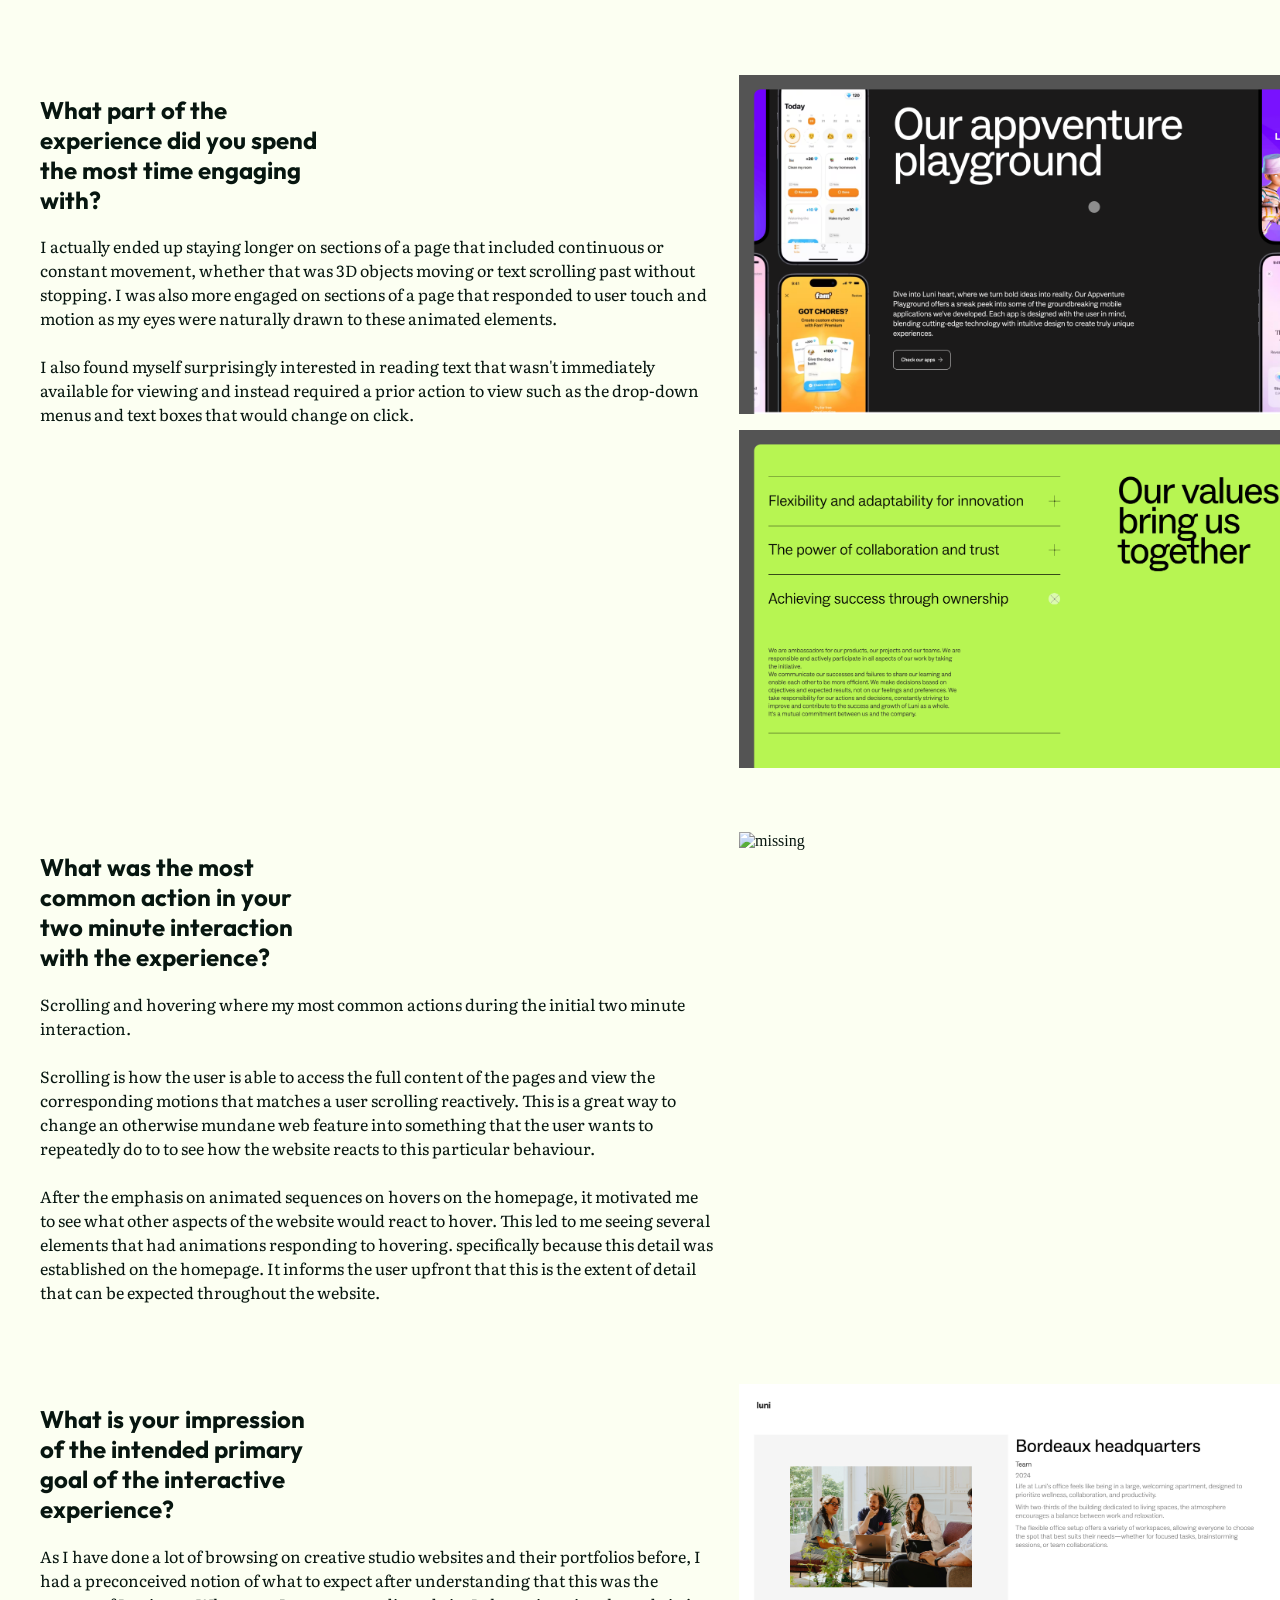
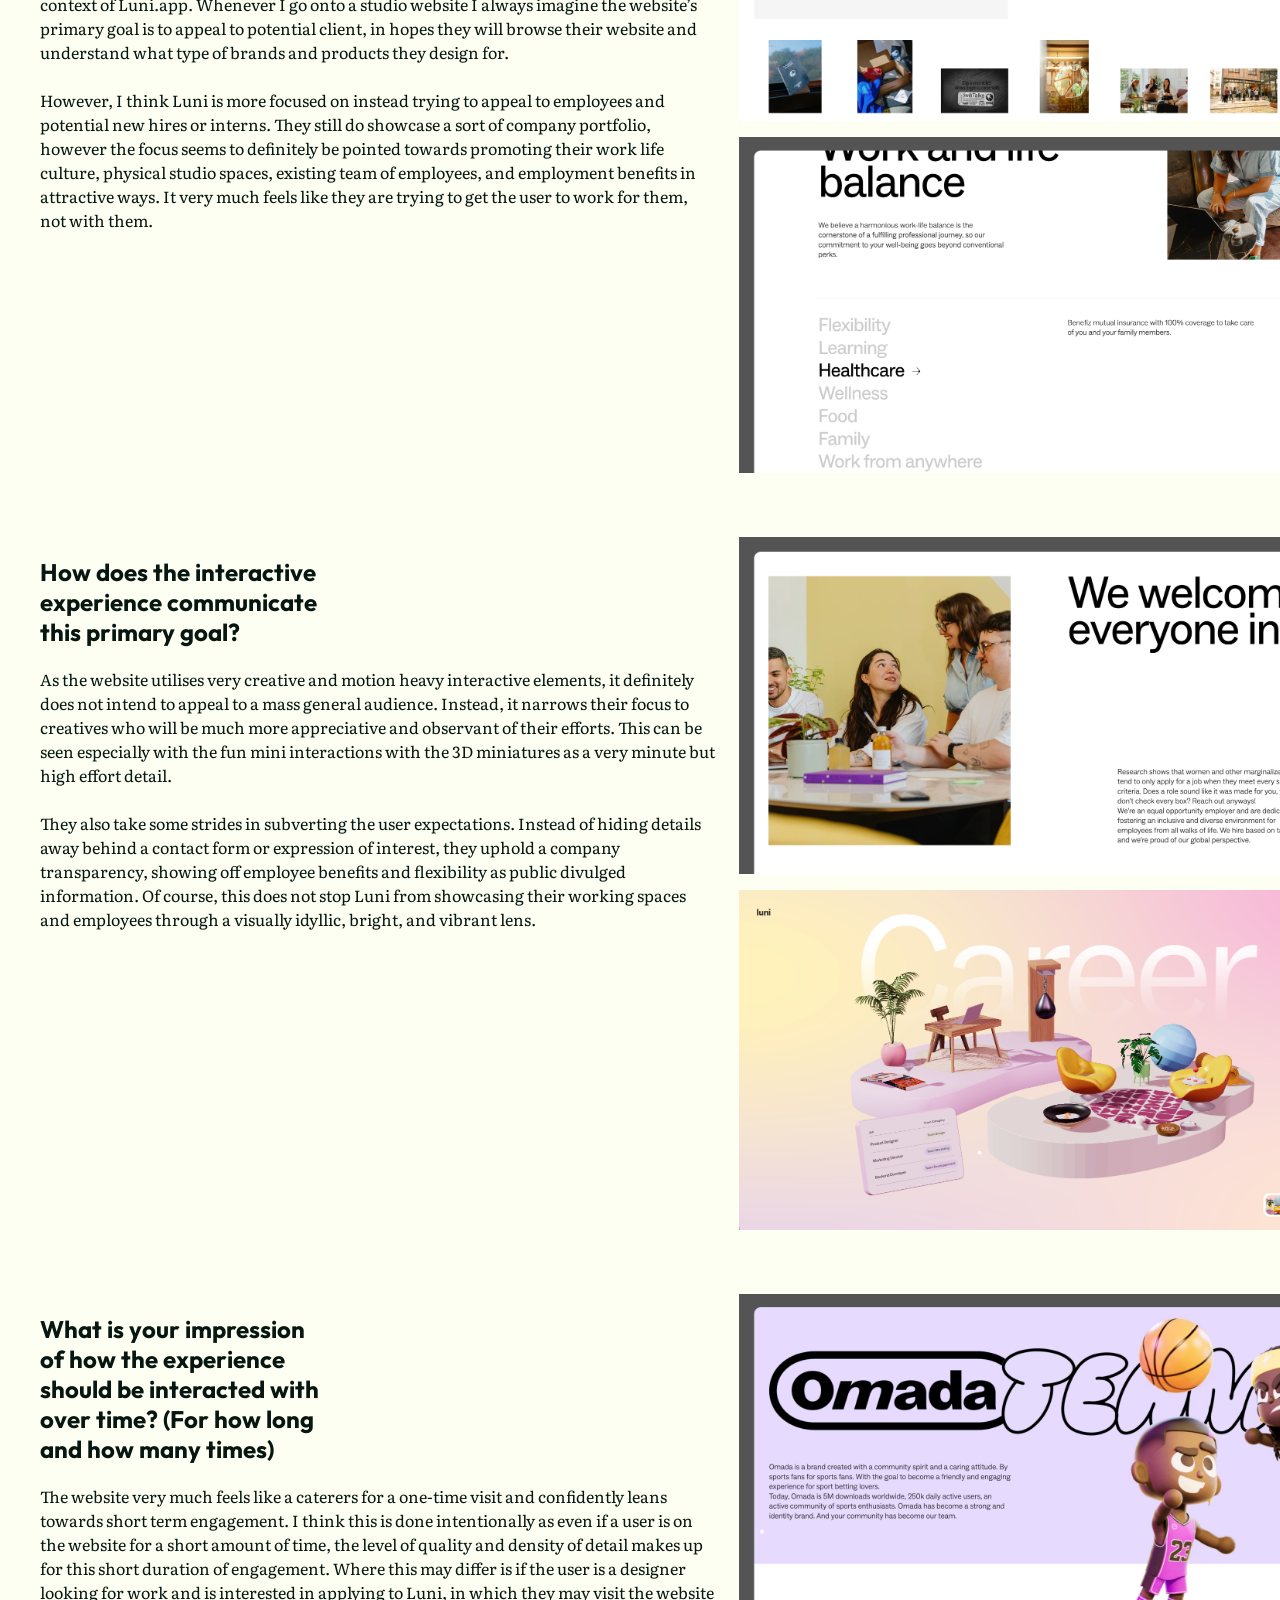
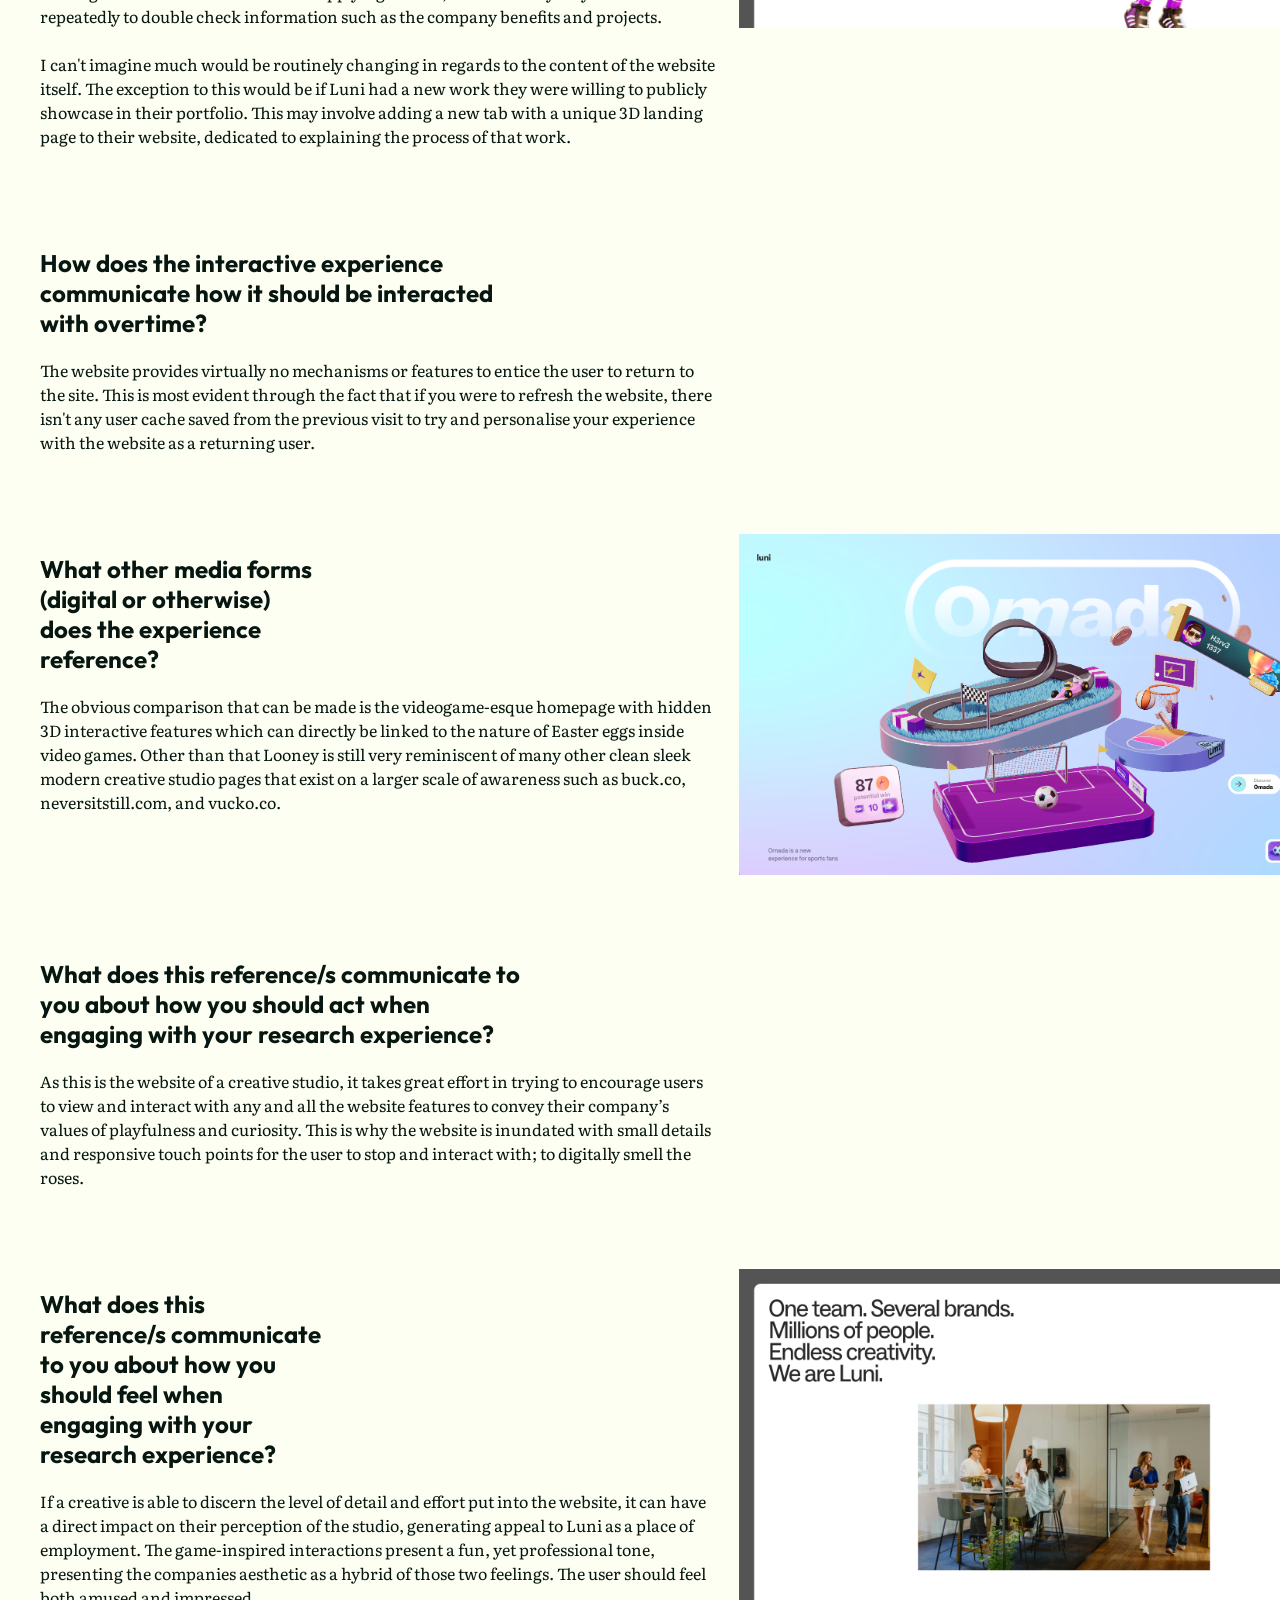
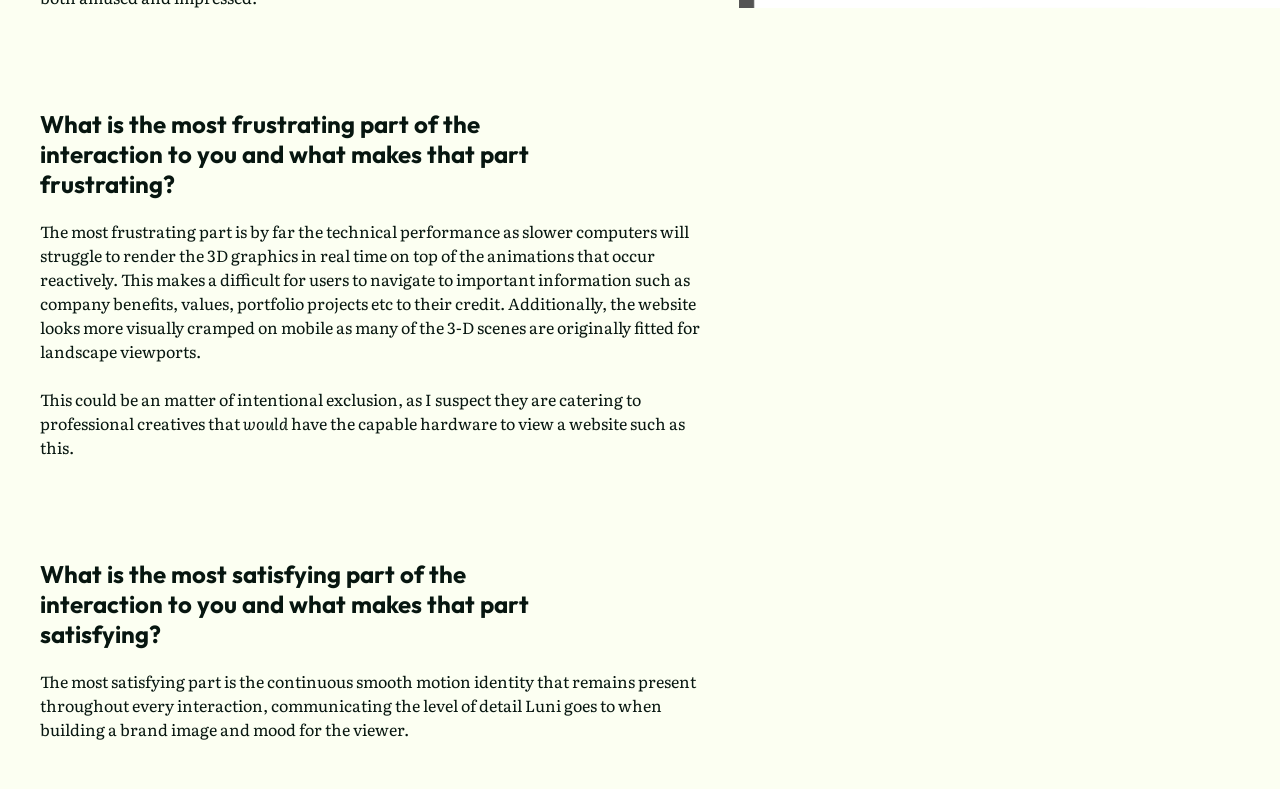
==== commit 04b3d2dd: "Added all images, big coding refactor" ====
--- a/index.html
+++ b/index.html
@@ -25,6 +25,7 @@
     >
 </section>
  <!-- Used sections and IDs to semantically identify each question into unique sections to declutter the code and to apply flexboxes to each question. -->
+
  <section class="content-block" id="Q1">
     <div class="text">
     <h2>What was the first thing you paid attention to when interacting with the experience?</h2>
@@ -33,7 +34,7 @@
         Luni clearly spent a lot of time addressing their motion identity as not only are the 3D elements interactive and carry movement, but so to do the typography, images, and icons seen elsewhere  on other pages. These are of course complimented by a bold modern sans-serif typeface.</p>
     </div>
     <div class="images">
-        <img src="images/luni_homescreen.png"
+        <img src="images/1_1.png"
             alt="Landing page of Luni.app"
             style="margin-top: 2rem"
         >
@@ -57,25 +58,9 @@
     </div>
 </section>
 
-<!-- <section class="content-block" id="Q2">
-    <div class="text">
-    <h2>Spend two minutes with the experience and create a list of each of your discrete actions.</h2>
-        <p>Across the two minutes I found myself hovering over each homepage item to see what 3D animation would activate upon hover and touch. I also primarily used the hamburger menu to move from one section of the website to the other when accessing different webpages. I would pause and inspect hero images that filled the width of the page as I felt like they deserved my attention. 
-        <br><br> 
-        Finally, I went through all the listed employee benefits out of curiosity as I couldn't see them from a glance due to it being a required interaction to open the corresponding drop-down menus.</p>
-    </div>
-    <div class="images">
-        <img src="images/2_1.png"
-            alt="The menu to navigate to different pages on the website."
-        >
-        <img src="images/2_2.png"
-            alt="A photo of the Luni offices with workers collaborating around computers."
-        >
-    </div>
-</section>
 <section class="content-block" id="Q3">
     <div class="text">
-    <h2>What part of the experience did you spend the most time engaging with?</h2>
+   <h2>What part of the experience did you spend the most time engaging with?</h2>
         <p>I actually ended up staying longer on sections of a page that included continuous or constant movement, whether that was 3D objects moving or text scrolling past without stopping. I was also more engaged on sections of a page that responded to user touch and motion as my eyes were naturally drawn to these animated elements. 
         <br><br> 
         I also found myself surprisingly interested in reading text that wasn't immediately available for viewing and instead required a prior action to view such as the drop-down menus and text boxes that would change on click.</p>
@@ -84,59 +69,129 @@
         <img src="images/3_1.png"
             alt="An image of various frames from Luni's App Store UIs."
         >
+        <img src="images/3_2.png"
+            alt="missing"
+        >
     </div>
 </section>
-</div>
-<div id="Q4">
-    <h2>What was the most common action in your two minute interaction with the experience?</h2>
+
+<section class="content-block" id="Q4">
+    <div class="text">
+   <h2>What was the most common action in your two minute interaction with the experience?</h2>
         <p>Scrolling and hovering where my most common actions during the initial two minute interaction. 
         <br><br>
         Scrolling is how the user is able to access the full content of the pages and view the corresponding motions that matches a user scrolling reactively. This is a great way to change an otherwise mundane web feature into something that the user wants to repeatedly do to to see how the website reacts to this particular behaviour. 
         <br><br>
         After the emphasis on animated sequences on hovers on the homepage, it motivated me to see what other aspects of the website would react to hover. This led to me seeing several elements that had animations responding to hovering. specifically because this detail was established on the homepage. It informs the user upfront that this is the extent of detail that can be expected throughout the website.</p>
-</div>
-<div id="Q5">
-    <h2>What is your impression of the intended primary goal of the interactive experience?</h2>
-        <p>As I have done a lot of browsing on creative studio websites and their portfolios before, I had a preconceived notion of what to expect after understanding that this was the context of Luni.app. Whenever I go onto a studio website I always imagine the website’s primary goal is to appeal to potential client, in hopes they will browse their website and understand what type of brands and products they design for. <br><br> 
+    </div>
+    <div class="images">
+        <img src="images/4_1.png"
+            alt="missing"
+        >
+    </div>
+</section>
+
+<section class="content-block" id="Q5">
+    <div class="text">
+   <h2>What is your impression of the intended primary goal of the interactive experience?</h2>
+        <p>As I have done a lot of browsing on creative studio websites and their portfolios before, I had a preconceived notion of what to expect after understanding that this was the context of Luni.app. Whenever I go onto a studio website I always imagine the website’s primary goal is to appeal to potential client, in hopes they will browse their website and understand what type of brands and products they design for. 
+        <br><br> 
         However, I think Luni is more focused on instead trying to appeal to employees and potential new hires or interns. They still do showcase a sort of company portfolio, however the focus seems to definitely be pointed towards promoting their work life culture, physical studio spaces, existing team of employees, and employment benefits in attractive ways. It very much feels like they are trying to get the user to work for them, not with them.</p>
-</div>
-<div id="Q6">
-    <h2>How does the interactive experience communicate this primary goal?</h2>
+    </div>
+    <div class="images">
+        <img src="images/5_1.png"
+            alt="missing"
+        >
+        <img src="images/5_2.png"
+            alt="missing"
+        >
+    </div>
+</section>
+
+<section class="content-block" id="Q6">
+    <div class="text">
+   <h2>How does the interactive experience communicate this primary goal?</h2>
         <p>As the website utilises very creative and motion heavy interactive elements, it definitely does not intend to appeal to a mass general audience. Instead, it narrows their focus to creatives who will be much more appreciative and observant of their efforts. This can be seen especially with the fun mini interactions with the 3D miniatures as a very minute but high effort detail. 
         <br><br>
         They also take some strides in subverting the user expectations. Instead of hiding details away behind a contact form or expression of interest, they uphold a company transparency, showing off employee benefits and flexibility as public divulged information. Of course, this does not stop Luni from showcasing their working spaces and employees through a visually idyllic, bright, and vibrant lens.</p>
-</div>
-<div id="Q7">
-    <h2>What is your impression of how the experience should be interacted with over time? (For how long and how many times)</h2>
+    </div>
+    <div class="images">
+        <img src="images/6_1.png"
+            alt="missing"
+        >
+        <img src="images/6_2.png"
+            alt="missing"
+        >
+    </div>
+</section>
+
+<section class="content-block" id="Q7">
+    <div class="text">
+   <h2>What is your impression of how the experience should be interacted with over time? (For how long and how many times)</h2>
         <p>The website very much feels like a caterers for a one-time visit and confidently leans towards short term engagement. I think this is done intentionally as even if a user is on the website for a short amount of time, the level of quality and density of detail makes up for this short duration of engagement. Where this may differ is if the user is a designer looking for work and is interested in applying to Luni, in which they may visit the website repeatedly to double check information such as the company benefits and projects. 
         <br><br>
         I can't imagine much would be routinely changing in regards to the content of the website itself. The exception to this would be if Luni had a new work they were willing to publicly showcase in their portfolio. This may involve adding a new tab with a unique 3D landing page to their website, dedicated to explaining the process of that work.</p>
-</div>
-<div id="Q8">
-    <h2>How does the interactive experience communicate how it should be interacted with overtime?</h2>
+    </div>
+    <div class="images">
+        <img src="images/7_1.png"
+            alt="missing"
+        >
+    </div>
+</section>
+
+<section class="content-block" id="Q8">
+    <div class="text">
+   <h2>How does the interactive experience communicate how it should be interacted with overtime?</h2>
         <p>The website provides virtually no mechanisms or features to entice the user to return to the site. This is most evident through the fact that if you were to refresh the website, there isn't any user cache saved from the previous visit to try and personalise your experience with the website as a returning user.</p>
-</div>
-<div id="Q9">
-    <h2>What other media forms (digital or otherwise) does the experience reference?</h2>
+    </div>
+</section>
+
+<section class="content-block" id="Q9">
+    <div class="text">
+   <h2>What other media forms (digital or otherwise) does the experience reference?</h2>
         <p>The obvious comparison that can be made is the videogame-esque homepage with hidden 3D interactive features which can directly be linked to the nature of Easter eggs inside video games. Other than that Looney is still very reminiscent of many other clean sleek modern creative studio pages that exist on a larger scale of awareness such as buck.co, neversitstill.com, and vucko.co.</p>
-</div>
-<div id="Q10">
-    <h2>What does this reference/s communicate to you about how you should act when engaging with your research experience?</h2>
+    </div>
+    <div class="images">
+        <img src="images/9_1.png"
+            alt="missing"
+        >
+    </div>
+</section>
+
+<section class="content-block" id="10">
+    <div class="text">
+   <h2>What does this reference/s communicate to you about how you should act when engaging with your research experience?</h2>
         <p>As this is the website of a creative studio, it takes great effort in trying to encourage users to view and interact with any and all the website features to convey their company’s values of playfulness and curiosity. This is why the website is inundated with small details and responsive touch points for the user to stop and interact with; to digitally smell the roses.</p>
-</div>
-<div id="Q11">
-    <h2>What does this reference/s communicate to you about how you should feel when engaging with your research experience?</h2>
+    </div>
+</section>
+
+<section class="content-block" id="Q11">
+    <div class="text">
+   <h2>What does this reference/s communicate to you about how you should feel when engaging with your research experience?</h2>
         <p>If a creative is able to discern the level of detail and effort put into the website, it can have a direct impact on their perception of the studio, generating appeal to Luni as a place of employment. The game-inspired interactions present a fun, yet professional tone, presenting the companies aesthetic as a hybrid of those two feelings. The user should feel both amused and impressed.</p>
-</div>
-<div id="Q12">
+    </div>
+    <div class="images">
+        <img src="images/11_1.png"
+            alt="missing"
+        >
+    </div>
+</section>
+
+<section class="content-block" id="Q12">
+    <div class="text">
     <h2>What is the most frustrating part of the interaction to you and what makes that part frustrating?</h2>
         <p>The most frustrating part is by far the technical performance as slower computers will struggle to render the 3D graphics in real time on top of the animations that occur reactively. This makes a difficult for users to navigate to important information such as company benefits, values, portfolio projects etc to their credit. Additionally, the website looks more visually cramped on mobile as many of the 3-D scenes are originally fitted for landscape viewports. 
         <br><br>
         This could be an matter of intentional exclusion, as I suspect they are catering to professional creatives that <i>would</i> have the capable hardware to view a website such as this.</p>
-</div>
-<div id="Q3">
+    </div>
+</section>
+
+<section class="content-block" id="Q13">
+    <div class="text">
     <h2>What is the most satisfying part of the interaction to you and what makes that part satisfying?</h2>
         <p>The most satisfying part is the continuous smooth motion identity that remains present throughout every interaction, communicating the level of detail Luni goes to when building a brand image and mood for the viewer.</p>
-</div>
+    </div>
+</section>
+
 </body>
-</html> -->+</html>
--- a/Styles/style.css
+++ b/Styles/style.css
@@ -11,12 +11,13 @@
   align-items: flex-start;
   justify-content: flex-start;
   margin-bottom: 2rem;
+  margin-top: 4rem;
 }
 
 .content-block .images {
   display: flex;
   flex-direction: column;
-  gap: 2rem;
+  gap: 1rem;
   text-align: left;
   margin-right: 7rem
 }
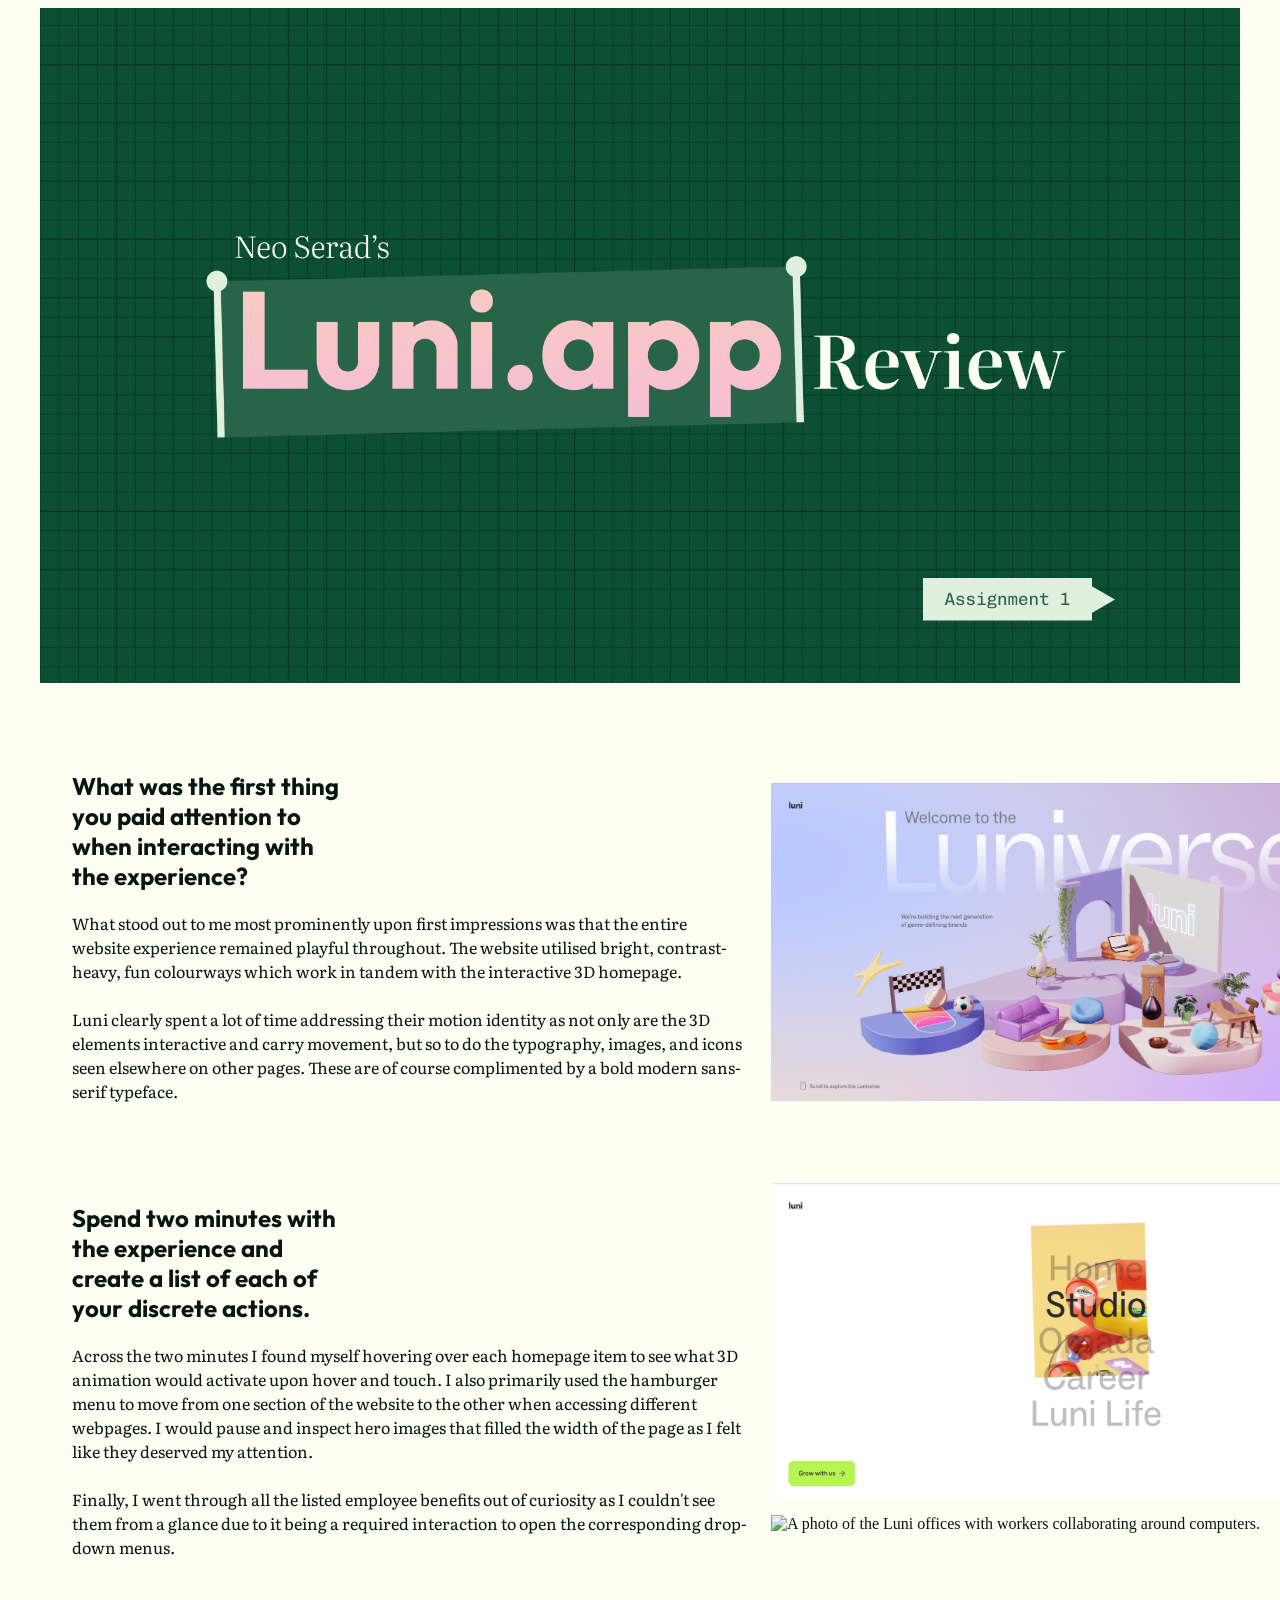
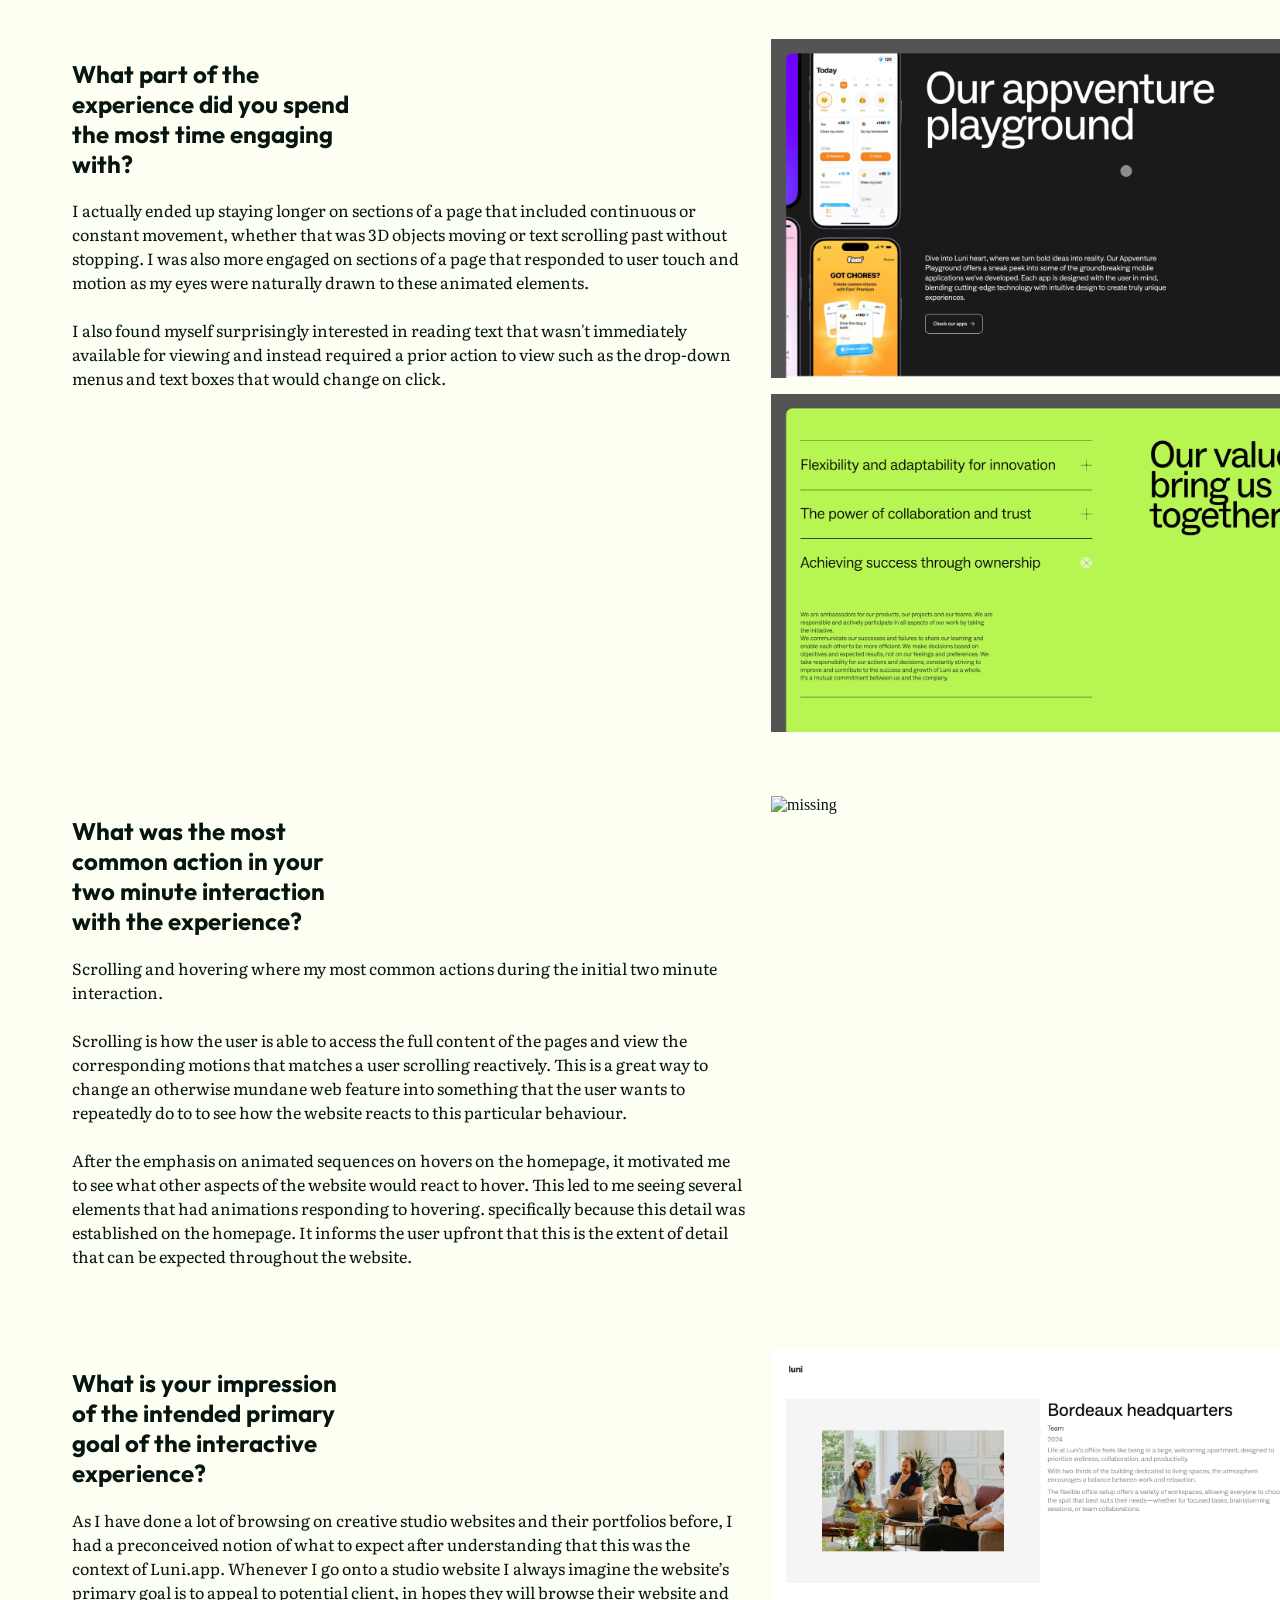
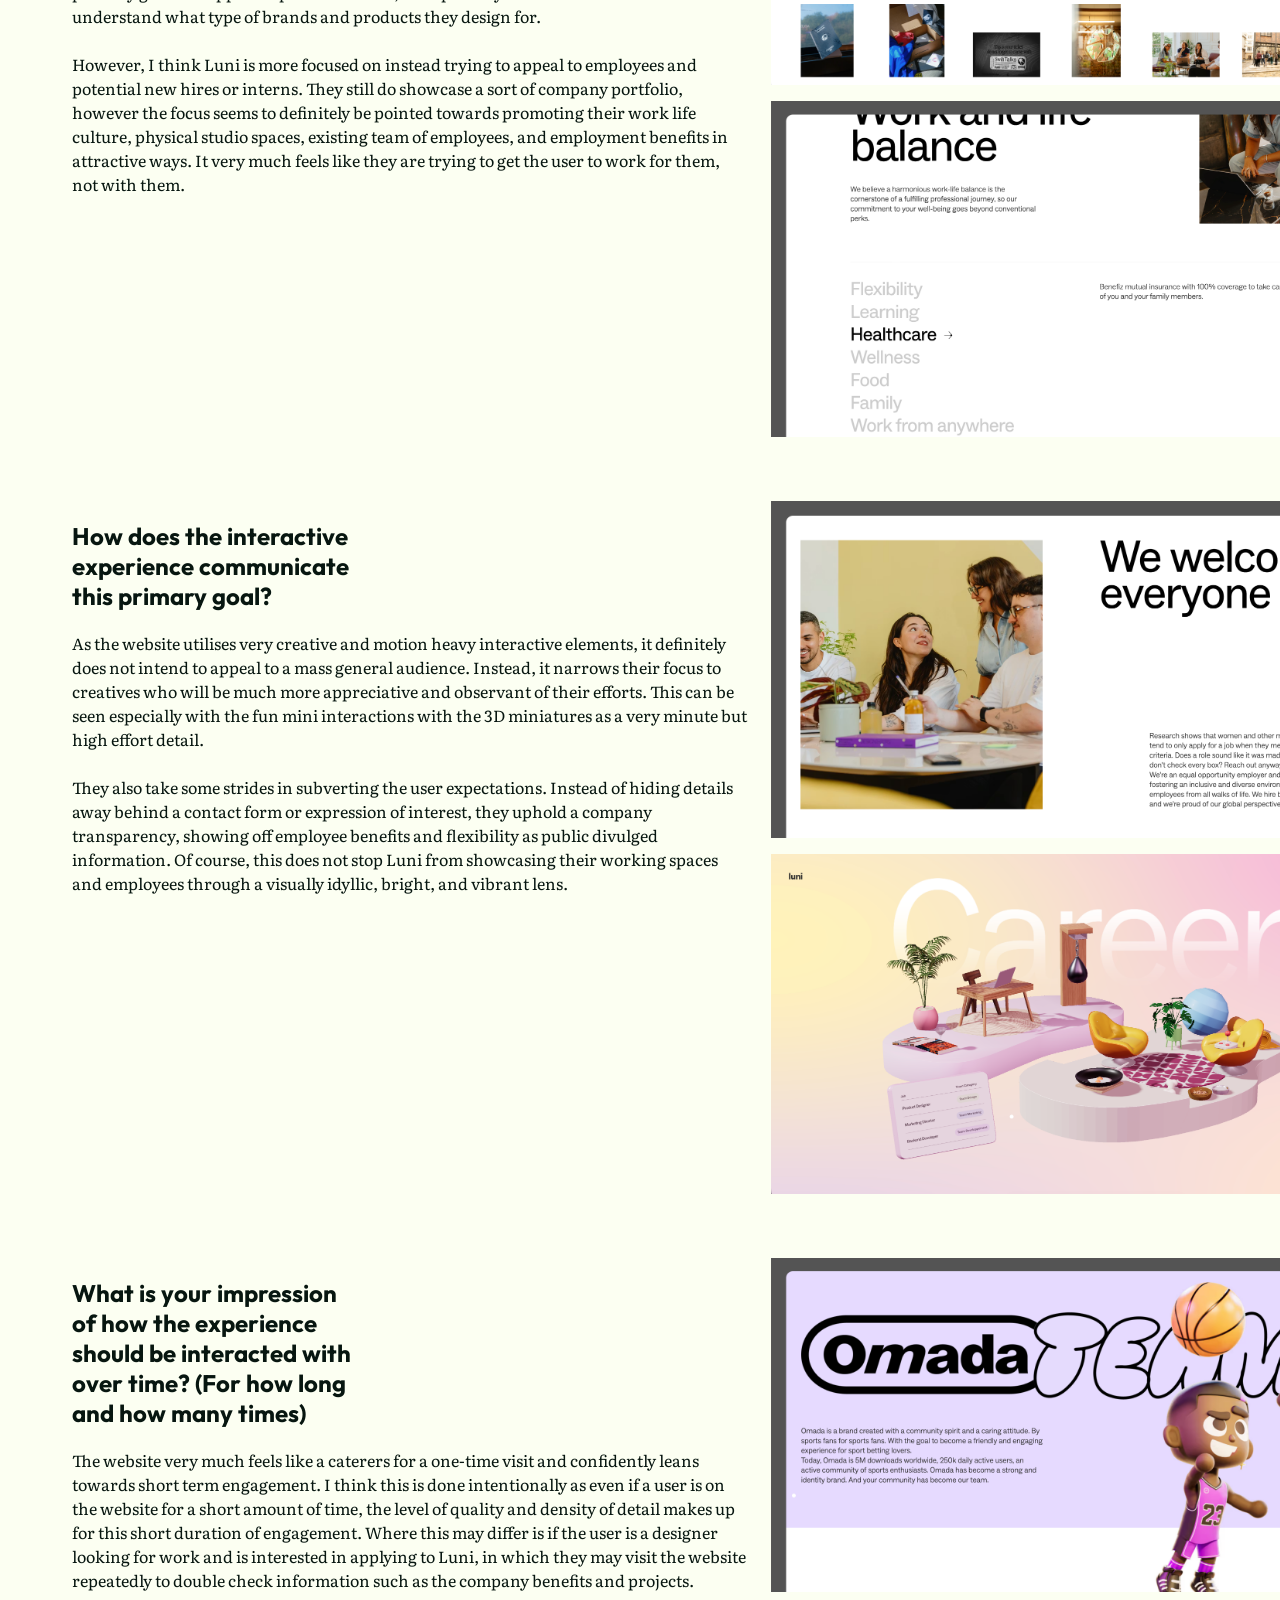
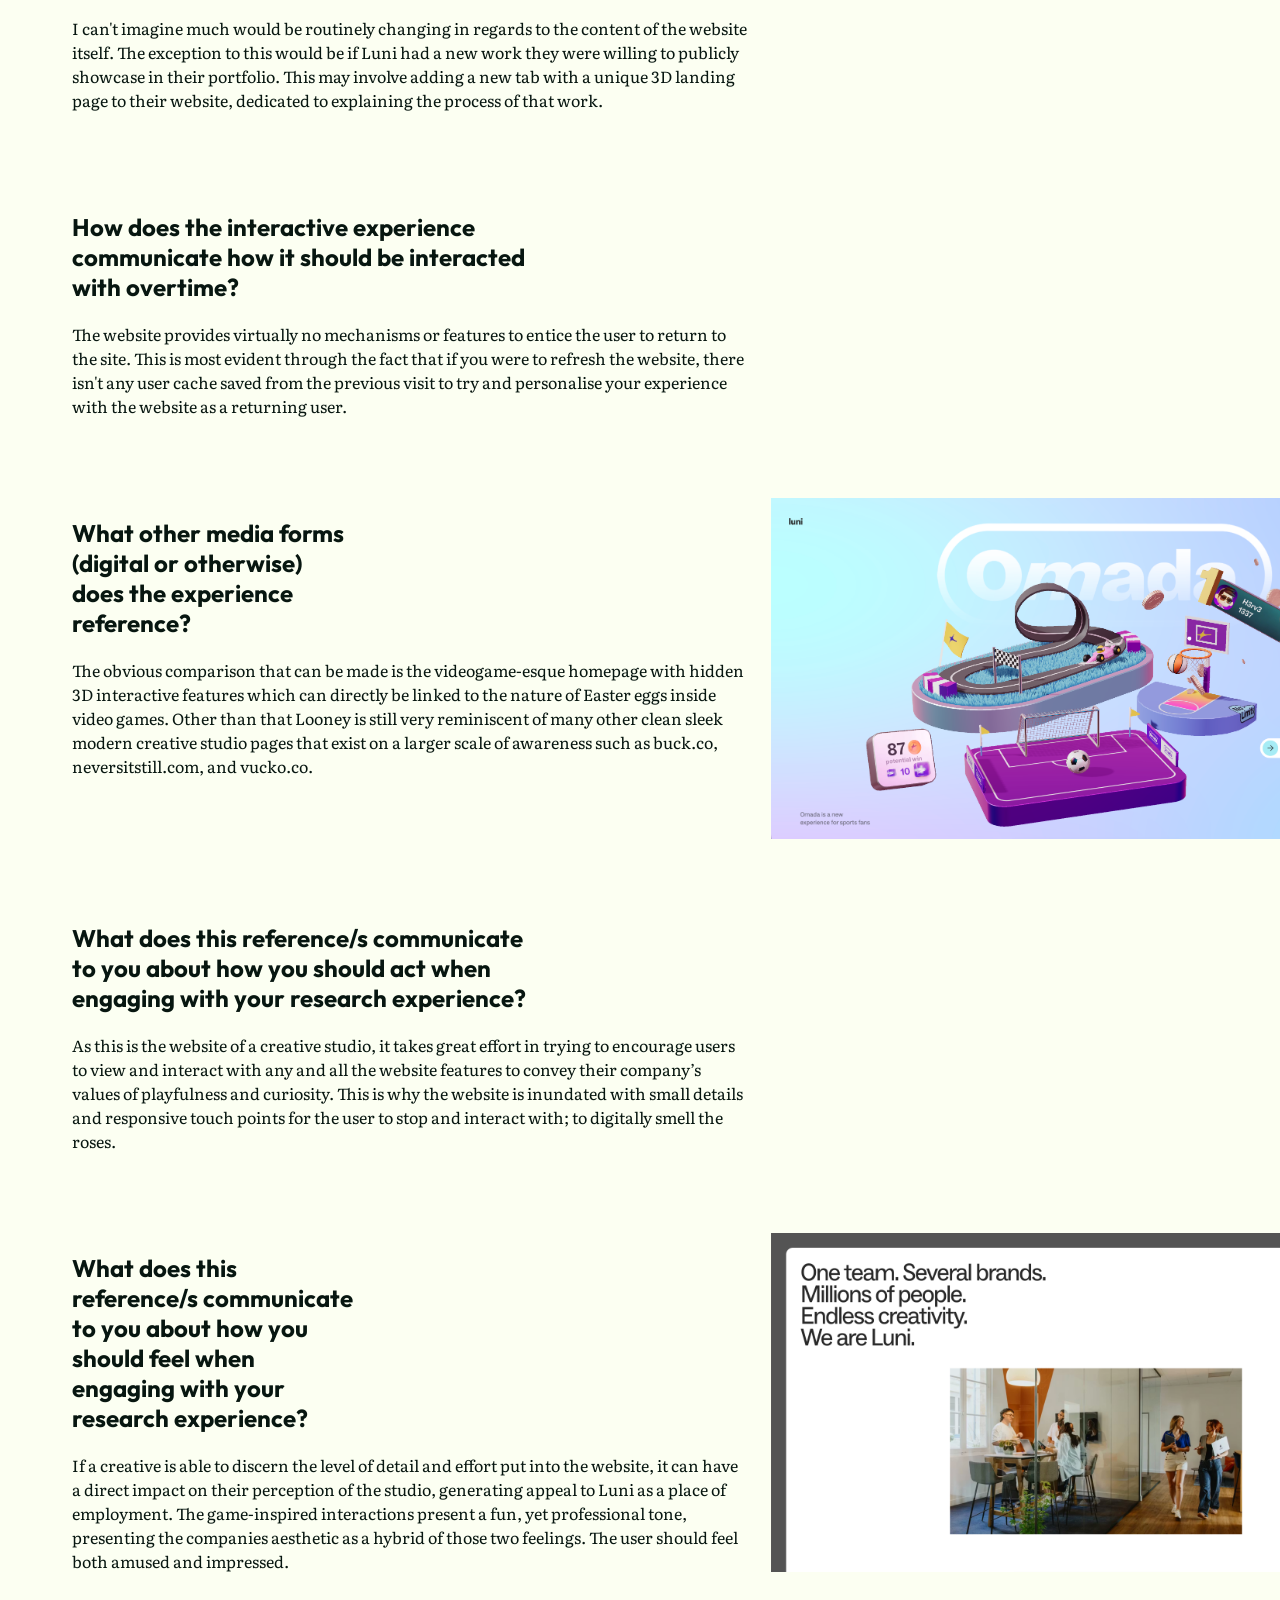
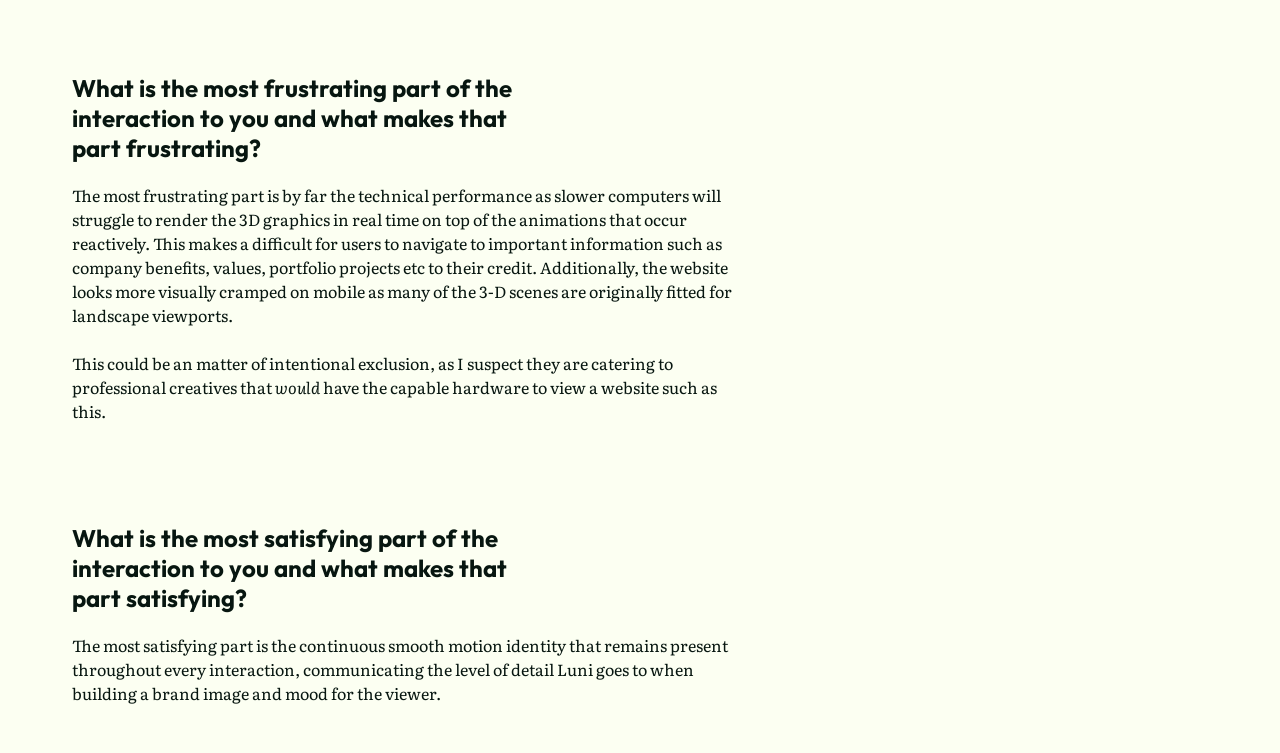
==== commit 48b6c4a9: "Added .page class to account for differences in viewport resolution" ====
--- a/index.html
+++ b/index.html
@@ -1,12 +1,13 @@
 <!DOCTYPE html>
 <html lang="en">
+
 <head>
 <!-- All the code I want *not* visualised on the website. This includes my website title that shows in the browser's tab and the link to my CSS file. -->
     <meta charset="UTF-8">
     <meta name="viewport" content="width=device-width, initial-scale=1.0">
     <title>Luni.app Review</title>
     <link href="Styles/style.css" rel="stylesheet" />
-<!-- Linking my website to Google Fonts API to import fonts from their servers. -->
+<!-- Linking my website to Google Fonts API to import the two main fonts 'Literata' and 'Outfit' from their servers. -->
     <link rel="preconnect" href="https://fonts.googleapis.com">
     <link rel="preconnect" href="https://fonts.gstatic.com" crossorigin>
     <link href="https://fonts.googleapis.com/css2?family=Literata:ital,opsz,wght@0,7..72,200..900;1,7..72,200..900&display=swap" rel="stylesheet">
@@ -14,12 +15,17 @@
     <link rel="preconnect" href="https://fonts.gstatic.com" crossorigin>
     <link href="https://fonts.googleapis.com/css2?family=Outfit:wght@100..900&display=swap" rel="stylesheet">
 </head>
+
+
+
 <body>
-<!-- I'll try to indent all the element attributes to visually clear the code up. -->
+<!-- This div is used to create a class for the whole page in order to style width constraints in my stylesheet. This allows the website to render accurately between different sized resolution viewports. -->
+<div class="page">
  <section class="Header">
+    <!-- I originally had planned to attempt to recreate this header graphic natively in HTML and CSS code, but time did not permit. -->
     <img 
         src="images/index_landing_page.png" 
-        alt="A header artwork titled 'Neo Serad's Luni.app Review (Assignment 1)" 
+        alt="A header artwork titled 'Neo Serad's Luni.app Review (Assignment 1)"
         width="100%"
         height="auto"
     >
@@ -27,12 +33,17 @@
  <!-- Used sections and IDs to semantically identify each question into unique sections to declutter the code and to apply flexboxes to each question. -->
 
  <section class="content-block" id="Q1">
+    <!-- Each question is it's own semantic section element classified as a content block with an assigned ID in order to separate the website into a sort of grid that allows for images to not overflow past their paired text. -->
     <div class="text">
     <h2>What was the first thing you paid attention to when interacting with the experience?</h2>
         <p>What stood out to me most prominently upon first impressions was that the entire website experience remained playful throughout. The website utilised bright, contrast-heavy, fun colourways which work in tandem with the interactive 3D homepage. 
         <br><br> 
         Luni clearly spent a lot of time addressing their motion identity as not only are the 3D elements interactive and carry movement, but so to do the typography, images, and icons seen elsewhere  on other pages. These are of course complimented by a bold modern sans-serif typeface.</p>
     </div>
+    <!-- I use a separate class for text and images for further specification. 
+     All images in my website backend directory follow the same naming convention of the question it correlates to, followed by whether it is the first or second photo relating to the question. 
+     
+     Due to the code in my CSS style sheet, it uses a flex column to place the images on the right side of the screen, creating a two column-like website layout instead of having the images placed below the paragraphs. -->
     <div class="images">
         <img src="images/1_1.png"
             alt="Landing page of Luni.app"
@@ -41,6 +52,8 @@
     </div>
 </section>
 
+<!-- After each question ends, a new section element is opened with a new ID, templating the same code from the previous. -->
+
 <section class="content-block" id="Q2">
     <div class="text">
    <h2>Spend two minutes with the experience and create a list of each of your discrete actions.</h2>
@@ -49,6 +62,7 @@
         Finally, I went through all the listed employee benefits out of curiosity as I couldn't see them from a glance due to it being a required interaction to open the corresponding drop-down menus.</p>
     </div>
     <div class="images">
+        <!-- Sometimes questions will include more than one related image, in which the screenshots will stack against one another inside the question's content block and will create the necessary gap on the left text column to not overflow into the next question's header and paragraph. -->
         <img src="images/2_1.png"
             alt="The menu to navigate to different pages on the website."
         >
@@ -192,6 +206,10 @@
         <p>The most satisfying part is the continuous smooth motion identity that remains present throughout every interaction, communicating the level of detail Luni goes to when building a brand image and mood for the viewer.</p>
     </div>
 </section>
-
+<!-- Finally, I end the code by closing the opened body, page div, and html elements. -->
+</div>
 </body>
+
+
+
 </html>
--- a/Styles/style.css
+++ b/Styles/style.css
@@ -1,11 +1,20 @@
+/* This sets the website's background colour to an offwhite. */
 body {
   background-color: #FCFFF2;
 }
 
+/* This sets all the text on the website to a very dark green.  */
 body {
   color: #071610;
 }
 
+.page {
+  max-width: 1200px;
+  margin: 0 auto;
+  padding: 0 1.5rem;
+}
+
+/* This is calling on each of the elements under the class .content-block and converting them into CSS flex boxes. This is what creates the 2 column layout on the website. */
 .content-block {
   display: flex;
   align-items: flex-start;
@@ -14,6 +23,7 @@
   margin-top: 4rem;
 }
 
+/* This is calling on each of the image elements within the flexboxes, and placing them on a separate column adjacent to the website text. */
 .content-block .images {
   display: flex;
   flex-direction: column;
@@ -22,6 +32,7 @@
   margin-right: 7rem
 }
 
+/* This is calling on the same elements, except directly resizing the properties of each of the images to a consistent 650 pixel width. This is necessary as the screenshots taken of Luni.app are not the same sizes, and without this style specification the images do not vertically align. */
 .content-block .images img {
   display: block;
   width: 650px;
@@ -30,18 +41,14 @@
   float: none;
 }
 
-/* img {
-  margin-right: 1rem;
-  margin-top: 1rem;
-  margin-bottom: 1rem;
-} */
-
+/* This is calling on all of the text elements within the flexboxes, both headings and paragraphgs. This styling includes a small 1.5rem margin to unstick the text from the very left side of the screen. */
 .content-block .text {
   flex: 1;
   margin-right: 1.5rem;
   text-align: left;
 }
 
+/* This styling change targets all the paragraph elements across the website and ensures a maximum of 75 characters are shown on each line. This is to prevent paragraphs from spanning the width of the screen. It also assigns the Literata font to all the paragraph text, but uses the system's default serif font as a backup.*/
 p {
   width: 75ch;
   font-family: 'Literata', serif;
@@ -49,6 +56,9 @@
   
 }
 
+/* This styling change targets all heading elements across the website and ensures the text does not take up more than 40% of the user's viewport. The width quantity varies from the paragraph styling due to the larger scaling but smaller amount of text in each of the headings. It also assigns the Outfit font to each of the headings, but uses the system's default sans-serif font as a backup. */
+
+/* The last two comments are simply code that was made redundant during the refactoring change from floats to flexboxes. */
 h2 {
   width: 40%;
   font-family: 'Outfit', sans-serif;
@@ -56,3 +66,8 @@
   /* clear: right; */
 }
 
+/* img {
+  margin-right: 1rem;
+  margin-top: 1rem;
+  margin-bottom: 1rem;
+} */
